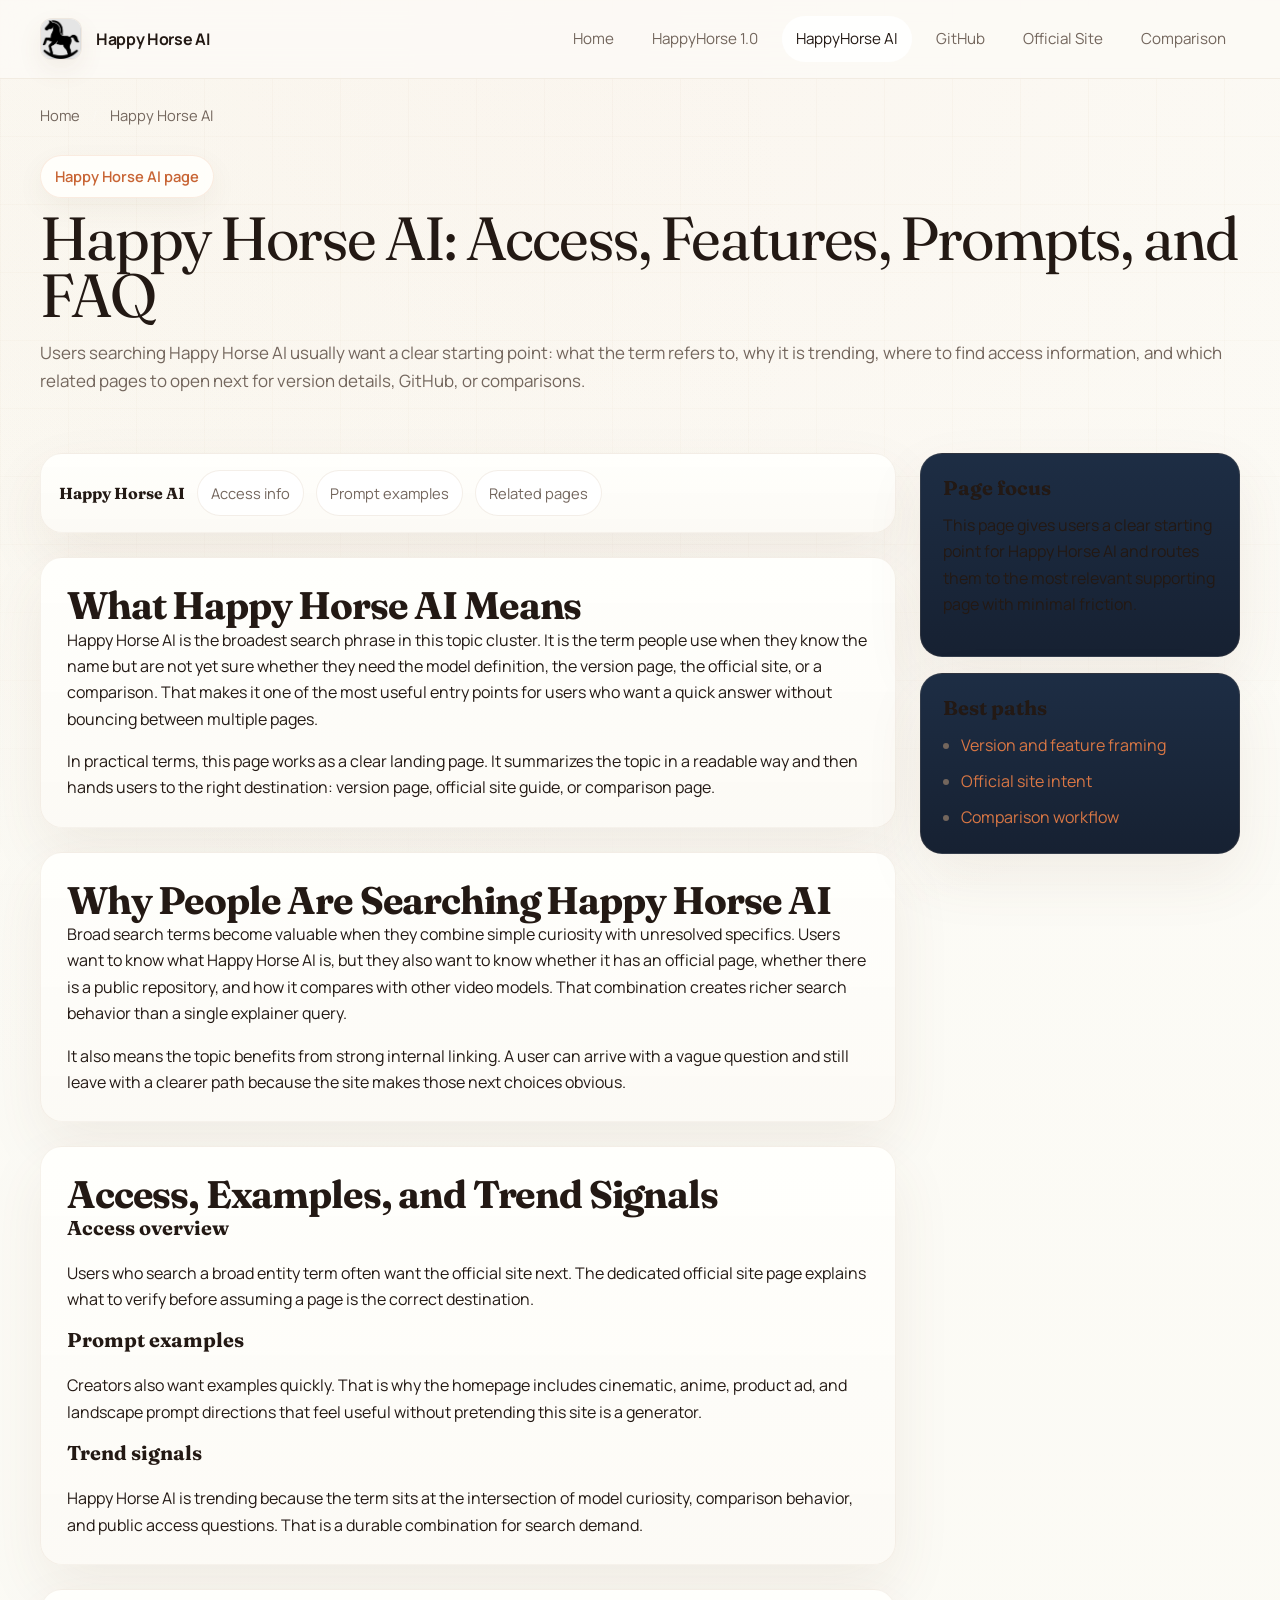
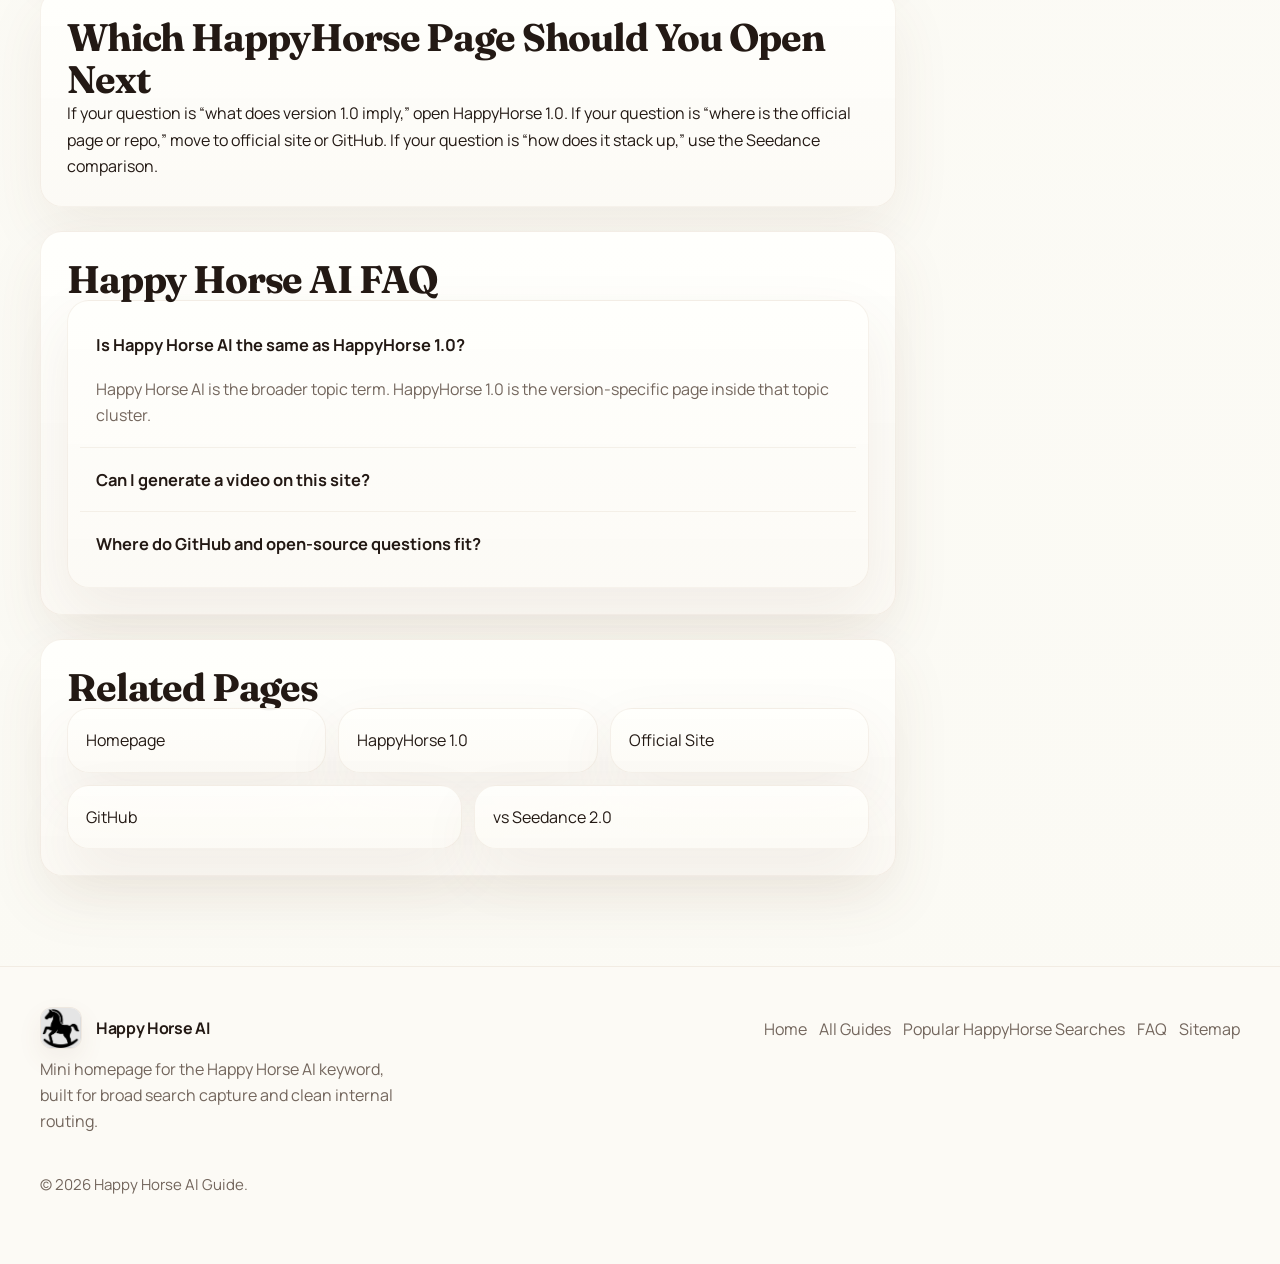
==== happy-horse-ai/index.html @ fac080e5 "V1.0" ====
<!DOCTYPE html>
<html lang="en">
  <head>
    <meta charset="utf-8">
    <meta name="viewport" content="width=device-width, initial-scale=1">
    <title>Happy Horse AI: Access, Features, Prompts, and FAQ</title>
    <meta name="description" content="Explore Happy Horse AI with access info, key features, prompt examples, trend signals, and related pages in one focused guide.">
    <meta name="robots" content="index, follow">
    <link rel="canonical" href="https://ai-happyhorse.github.io/happy-horse-ai/">
    <link rel="icon" href="/Favicon.png" type="image/png">
    <link rel="stylesheet" href="../style.css">
    <!-- Privacy-friendly analytics by Plausible -->
    <script async src="https://plausible.io/js/pa-LbYKk9nEzA2_F65ajsgRo.js"></script>
    <script>
      window.plausible = window.plausible || function(){(plausible.q = plausible.q || []).push(arguments)};
      plausible.init = plausible.init || function(i){plausible.o = i || {}};
      plausible.init();
    </script>
    <meta property="og:type" content="article">
    <meta property="og:title" content="Happy Horse AI: Access, Features, Prompts, and FAQ">
    <meta property="og:description" content="Explore Happy Horse AI with access info, key features, prompt examples, trend signals, and related pages in one focused guide.">
    <meta property="og:url" content="https://ai-happyhorse.github.io/happy-horse-ai/">
    <script type="application/ld+json">
      {
        "@context": "https://schema.org",
        "@type": "WebPage",
        "name": "Happy Horse AI: Access, Features, Prompts, and FAQ",
        "url": "https://ai-happyhorse.github.io/happy-horse-ai/",
        "description": "Focused Happy Horse AI page covering access info, features, prompt examples, trend signals, and related pages."
      }
    </script>
    <script type="application/ld+json">
      {
        "@context": "https://schema.org",
        "@type": "BreadcrumbList",
        "itemListElement": [
          {
            "@type": "ListItem",
            "position": 1,
            "name": "Home",
            "item": "https://ai-happyhorse.github.io/"
          },
          {
            "@type": "ListItem",
            "position": 2,
            "name": "Happy Horse AI",
            "item": "https://ai-happyhorse.github.io/happy-horse-ai/"
          }
        ]
      }
    </script>
    <script type="application/ld+json">
      {
        "@context": "https://schema.org",
        "@type": "FAQPage",
        "mainEntity": [
          {
            "@type": "Question",
            "name": "Why are people searching Happy Horse AI?",
            "acceptedAnswer": {
              "@type": "Answer",
              "text": "People search Happy Horse AI because they want a quick answer about the model, access routes, prompt examples, trend signals, and related searches like official site, GitHub, or open-source status."
            }
          },
          {
            "@type": "Question",
            "name": "Is Happy Horse AI the official website?",
            "acceptedAnswer": {
              "@type": "Answer",
              "text": "No. This site is an independent guide designed to organize the search topic and route users to the most relevant supporting pages."
            }
          },
          {
            "@type": "Question",
            "name": "Where should I go after this page?",
            "acceptedAnswer": {
              "@type": "Answer",
              "text": "Most users continue to HappyHorse 1.0, the official site guide, or the Seedance comparison depending on whether they need version details, access context, or benchmarking."
            }
          }
        ]
      }
    </script>
  </head>
  <body>
    <a class="skip-link" href="#content">Skip to content</a>
    <header class="site-header">
      <div class="container">
        <a class="brand" href="../">
          <span class="brand-mark"><img src="/Favicon.png" alt="Happy Horse AI logo" width="42" height="42"></span>
          <span>Happy Horse AI</span>
        </a>
        <button class="nav-toggle" type="button" aria-expanded="false" aria-controls="site-nav" data-nav-toggle>Menu</button>
        <nav class="main-nav" id="site-nav" data-nav>
          <a href="../">Home</a>
          <a href="../happyhorse-1-0/">HappyHorse 1.0</a>
          <a class="is-active" href="../happy-horse-ai/">HappyHorse AI</a>
          <a href="../happyhorse-github/">GitHub</a>
          <a href="../happyhorse-official-site/">Official Site</a>
          <a href="../happyhorse-vs-seedance/">Comparison</a>
        </nav>
      </div>
    </header>

    <main id="content">
      <div class="container breadcrumbs">
        <ol>
          <li><a href="../">Home</a></li>
          <li>Happy Horse AI</li>
        </ol>
      </div>

      <section class="page-header">
        <div class="container">
          <span class="eyebrow">Happy Horse AI page</span>
          <h1 class="page-title">Happy Horse AI: Access, Features, Prompts, and FAQ</h1>
          <p class="lead">
            Users searching Happy Horse AI usually want a clear starting point: what the term refers to, why it is trending, where to find access information, and which related pages to open next for version details, GitHub, or comparisons.
          </p>
        </div>
      </section>

      <section class="content-block">
        <div class="container content-layout">
          <div class="content-main">
            <div class="signal-strip">
              <strong>Happy Horse AI</strong>
              <span class="chip">Access info</span>
              <span class="chip">Prompt examples</span>
              <span class="chip">Related pages</span>
            </div>

            <article class="section-shell">
              <h2>What Happy Horse AI Means</h2>
              <p>
                Happy Horse AI is the broadest search phrase in this topic cluster. It is the term people use when they know the name but are not yet sure whether they need the model definition,
                the version page, the official site, or a comparison. That makes it one of the most useful entry points for users who want a quick answer without bouncing between multiple pages.
              </p>
              <p>
                In practical terms, this page works as a clear landing page. It summarizes the topic in a readable way and then hands users to the right destination:
                <a href="../happyhorse-1-0/">version page</a>, <a href="../happyhorse-official-site/">official site guide</a>,
                or <a href="../happyhorse-vs-seedance/">comparison page</a>.
              </p>
            </article>

            <article class="section-shell">
              <h2>Why People Are Searching Happy Horse AI</h2>
              <p>
                Broad search terms become valuable when they combine simple curiosity with unresolved specifics. Users want to know what Happy Horse AI is, but they also want to know whether it has an official page,
                whether there is a public repository, and how it compares with other video models. That combination creates richer search behavior than a single explainer query.
              </p>
              <p>
                It also means the topic benefits from strong internal linking. A user can arrive with a vague question and still leave with a clearer path because the site makes those next choices obvious.
              </p>
            </article>

            <article class="section-shell">
              <h2>Access, Examples, and Trend Signals</h2>
              <h3>Access overview</h3>
              <p>Users who search a broad entity term often want the official site next. The dedicated official site page explains what to verify before assuming a page is the correct destination.</p>
              <h3>Prompt examples</h3>
              <p>Creators also want examples quickly. That is why the homepage includes cinematic, anime, product ad, and landscape prompt directions that feel useful without pretending this site is a generator.</p>
              <h3>Trend signals</h3>
              <p>Happy Horse AI is trending because the term sits at the intersection of model curiosity, comparison behavior, and public access questions. That is a durable combination for search demand.</p>
            </article>

            <article class="section-shell">
              <h2>Which HappyHorse Page Should You Open Next</h2>
              <p>
                If your question is “what does version 1.0 imply,” open
                <a href="../happyhorse-1-0/">HappyHorse 1.0</a>. If your question is “where is the official page or repo,” move to
                <a href="../happyhorse-official-site/">official site</a> or <a href="../happyhorse-github/">GitHub</a>. If your question is “how does it stack up,” use the
                <a href="../happyhorse-vs-seedance/">Seedance comparison</a>.
              </p>
            </article>

            <article class="section-shell" id="faq">
              <h2>Happy Horse AI FAQ</h2>
              <div class="faq-shell">
                <details class="faq-item" open>
                  <summary>Is Happy Horse AI the same as HappyHorse 1.0?</summary>
                  <p>Happy Horse AI is the broader topic term. HappyHorse 1.0 is the version-specific page inside that topic cluster.</p>
                </details>
                <details class="faq-item">
                  <summary>Can I generate a video on this site?</summary>
                  <p>No. This site is a research and navigation resource built around HappyHorse search intent, prompt examples, and model discovery pages.</p>
                </details>
                <details class="faq-item">
                  <summary>Where do GitHub and open-source questions fit?</summary>
                  <p>Those intents have their own pages because they need careful, neutral wording and should not be mixed into a single vague paragraph.</p>
                </details>
              </div>
            </article>

            <article class="section-shell">
              <h2>Related Pages</h2>
              <div class="related-grid">
                <a class="related-card" href="../">Homepage</a>
                <a class="related-card" href="../happyhorse-1-0/">HappyHorse 1.0</a>
                <a class="related-card" href="../happyhorse-official-site/">Official Site</a>
                <a class="related-card" href="../happyhorse-github/">GitHub</a>
                <a class="related-card" href="../happyhorse-vs-seedance/">vs Seedance 2.0</a>
              </div>
            </article>
          </div>

          <aside class="content-sidebar">
            <div class="sidebar-panel">
              <h3>Page focus</h3>
              <p>This page gives users a clear starting point for Happy Horse AI and routes them to the most relevant supporting page with minimal friction.</p>
            </div>
            <div class="sidebar-panel">
              <h3>Best paths</h3>
              <ul>
                <li><a href="../happyhorse-1-0/">Version and feature framing</a></li>
                <li><a href="../happyhorse-official-site/">Official site intent</a></li>
                <li><a href="../happyhorse-vs-seedance/">Comparison workflow</a></li>
              </ul>
            </div>
          </aside>
        </div>
      </section>
    </main>

    <footer class="site-footer">
      <div class="container">
        <div class="footer-top">
          <div class="footer-copy">
            <a class="brand" href="../">
              <span class="brand-mark"><img src="/Favicon.png" alt="Happy Horse AI logo" width="42" height="42"></span>
              <span>Happy Horse AI</span>
            </a>
            <p>Mini homepage for the Happy Horse AI keyword, built for broad search capture and clean internal routing.</p>
          </div>
          <div class="footer-links">
            <a href="../">Home</a>
            <a href="../happy-horse-ai/">All Guides</a>
            <a href="../#searches">Popular HappyHorse Searches</a>
            <a href="#faq">FAQ</a>
            <a href="../sitemap.xml">Sitemap</a>
          </div>
        </div>
        <p class="footer-meta">© <span data-year></span> Happy Horse AI Guide.</p>
      </div>
    </footer>

    <script src="../script.js" defer></script>
  </body>
</html>
---- style.css ----
@import url("https://fonts.googleapis.com/css2?family=Fraunces:opsz,wght@9..144,500;9..144,600&family=Instrument+Serif:ital@0;1&family=Manrope:wght@400;500;600;700;800&display=swap");

:root {
  --bg: #fcfbf7;
  --bg-soft: #f7f4ec;
  --surface: rgba(255, 255, 252, 0.95);
  --surface-strong: #fffdfa;
  --surface-light: rgba(255, 255, 255, 0.84);
  --text: #231914;
  --muted: #73665d;
  --line: rgba(190, 165, 138, 0.14);
  --line-strong: rgba(190, 165, 138, 0.24);
  --accent: #d97745;
  --accent-strong: #c86434;
  --accent-warm: #f4e7ce;
  --shadow: 0 24px 60px rgba(109, 79, 47, 0.08);
  --radius: 22px;
  --radius-sm: 14px;
  --container: 1200px;
  --font-display: "Fraunces", "Georgia", serif;
  --font-hero: "Fraunces", "Georgia", serif;
  --font-body: "Manrope", "Segoe UI", sans-serif;
}

* {
  box-sizing: border-box;
}

html {
  scroll-behavior: smooth;
}

body {
  margin: 0;
  color: var(--text);
  font-family: var(--font-body);
  line-height: 1.65;
  background:
    radial-gradient(circle at 50% 0%, rgba(217, 119, 69, 0.04), transparent 34%),
    radial-gradient(circle at 0% 10%, rgba(227, 206, 169, 0.07), transparent 28%),
    linear-gradient(180deg, #fcfbf6 0%, #fbfaf4 100%);
}

body::before {
  content: "";
  position: fixed;
  inset: 0;
  z-index: -2;
  background-image:
    linear-gradient(rgba(214, 191, 164, 0.1) 1px, transparent 1px),
    linear-gradient(90deg, rgba(214, 191, 164, 0.1) 1px, transparent 1px);
  background-size: 68px 68px;
  mask-image: linear-gradient(180deg, rgba(0, 0, 0, 0.72), rgba(0, 0, 0, 0.3) 72%, transparent 100%);
}

a {
  color: inherit;
  text-decoration: none;
}

img {
  max-width: 100%;
  display: block;
}

.skip-link {
  position: absolute;
  left: -999px;
}

.skip-link:focus {
  left: 16px;
  top: 16px;
  z-index: 1000;
  background: var(--text);
  color: #06111f;
  padding: 12px 16px;
  border-radius: 999px;
}

.container {
  width: min(var(--container), calc(100% - 40px));
  margin: 0 auto;
}

.site-header {
  position: sticky;
  top: 0;
  z-index: 50;
  backdrop-filter: blur(18px);
  background: rgba(252, 250, 245, 0.9);
  border-bottom: 1px solid rgba(197, 173, 144, 0.18);
}

.site-header .container,
.footer-top {
  display: flex;
  align-items: center;
  justify-content: space-between;
  gap: 18px;
}

.site-header .container {
  min-height: 78px;
}

.brand {
  display: inline-flex;
  align-items: center;
  gap: 14px;
  font-family: var(--font-body);
  font-weight: 700;
  letter-spacing: -0.02em;
}

.brand-mark {
  width: 42px;
  height: 42px;
  border-radius: 12px;
  background: #fff;
  color: var(--accent-strong);
  display: grid;
  place-items: center;
  font-size: 1rem;
  box-shadow: 0 10px 24px rgba(122, 93, 65, 0.08);
  border: 1px solid rgba(197, 173, 144, 0.28);
  overflow: hidden;
}

.brand-mark img {
  width: 100%;
  height: 100%;
  object-fit: cover;
  display: block;
}

.nav-toggle {
  display: none;
  border: 1px solid var(--line);
  background: rgba(255, 255, 255, 0.88);
  color: var(--text);
  border-radius: 999px;
  padding: 10px 14px;
  font: inherit;
}

.main-nav {
  display: flex;
  align-items: center;
  gap: 10px;
}

.main-nav a {
  padding: 10px 14px;
  border-radius: 999px;
  color: var(--muted);
  font-size: 0.95rem;
}

.main-nav a:hover,
.main-nav a:focus-visible,
.main-nav a.is-active {
  color: var(--text);
  background: rgba(255, 255, 255, 0.92);
}

.button,
button.button {
  display: inline-flex;
  align-items: center;
  justify-content: center;
  gap: 10px;
  min-height: 48px;
  padding: 0 22px;
  border-radius: 999px;
  border: 1px solid transparent;
  font-weight: 700;
  font-family: var(--font-body);
  transition: transform 0.18s ease, border-color 0.18s ease, background 0.18s ease;
}

.button:hover,
.button:focus-visible {
  transform: translateY(-1px);
}

.button-primary {
  color: #fff8f1;
  background: linear-gradient(135deg, var(--accent) 0%, var(--accent-strong) 100%);
  box-shadow: 0 16px 30px rgba(201, 100, 52, 0.2);
}

.button-secondary {
  color: var(--text);
  background: rgba(255, 255, 255, 0.9);
  border-color: var(--line);
}

.eyebrow {
  display: inline-flex;
  align-items: center;
  gap: 10px;
  padding: 8px 14px;
  border-radius: 999px;
  border: 1px solid rgba(217, 119, 69, 0.14);
  background: rgba(255, 255, 252, 0.88);
  color: var(--accent-strong);
  font-size: 0.92rem;
  font-weight: 600;
  box-shadow: 0 10px 28px rgba(109, 79, 47, 0.06);
}

.page-hero,
.mini-hero {
  padding: 82px 0 34px;
}

.hero-grid,
.two-column {
  display: grid;
  grid-template-columns: minmax(0, 1.08fr) minmax(320px, 0.92fr);
  gap: 28px;
  align-items: stretch;
}

.hero-copy h1,
.page-title {
  margin: 18px 0 18px;
  font-family: var(--font-display);
  font-size: clamp(2.6rem, 5vw, 4.75rem);
  font-weight: 400;
  line-height: 0.95;
  letter-spacing: -0.03em;
}

.hero-copy p,
.lead,
.section-intro {
  color: var(--muted);
  font-size: 1.06rem;
}

.accent-text {
  color: var(--accent);
}

.hero-actions {
  display: flex;
  flex-wrap: wrap;
  gap: 12px;
  margin-top: 28px;
}

.hero-points,
.meta-list,
.popular-links,
.footer-links,
.related-list,
.info-list,
.breadcrumbs ol {
  list-style: none;
  padding: 0;
  margin: 0;
}

.hero-points {
  display: flex;
  flex-wrap: wrap;
  gap: 12px;
  margin-top: 22px;
}

.hero-points li,
.chip,
.status-tag {
  display: inline-flex;
  align-items: center;
  gap: 8px;
  padding: 10px 13px;
  border-radius: 999px;
  background: rgba(255, 255, 255, 0.9);
  color: var(--muted);
  border: 1px solid rgba(197, 173, 144, 0.2);
  font-size: 0.92rem;
}

.hero-panel,
.card,
.section-shell,
.prompt-lab,
.faq-shell,
.cta-panel,
.table-wrap,
.related-card,
.search-grid a,
.signal-strip,
.mini-panel {
  background: linear-gradient(180deg, rgba(255, 255, 252, 0.95), rgba(252, 250, 245, 0.96));
  border: 1px solid var(--line);
  border-radius: var(--radius);
  box-shadow: var(--shadow);
}

.hero-panel {
  padding: 24px;
  position: relative;
  overflow: hidden;
}

.hero-panel::after {
  content: "";
  position: absolute;
  width: 220px;
  height: 220px;
  right: -60px;
  top: -70px;
  background: radial-gradient(circle, rgba(217, 119, 69, 0.12), transparent 70%);
}

.tool-label {
  display: flex;
  align-items: center;
  justify-content: space-between;
  gap: 16px;
  color: var(--muted);
  font-size: 0.92rem;
  margin-bottom: 12px;
}

.prompt-box {
  width: 100%;
  min-height: 160px;
  padding: 22px 24px;
  border-radius: 18px;
  border: 1px solid var(--line);
  background: rgba(255, 255, 255, 0.94);
  color: #5f544c;
  font: inherit;
  resize: vertical;
}

.prompt-box::placeholder {
  color: #9a8d83;
}

.prompt-box:focus,
.control-select:focus {
  outline: none;
  border-color: rgba(217, 119, 69, 0.32);
  box-shadow: 0 0 0 3px rgba(217, 119, 69, 0.08);
}

.tool-grid {
  display: grid;
  grid-template-columns: repeat(2, minmax(0, 1fr));
  gap: 14px;
  margin-top: 18px;
}

.tool-grid-five {
  grid-template-columns: 1.1fr 1.25fr 0.8fr 0.7fr 1fr;
}

.tool-grid-six {
  grid-template-columns: repeat(6, minmax(0, 1fr));
}

.control {
  border: 1px solid var(--line);
  border-radius: 18px;
  background: rgba(249, 246, 239, 0.78);
  padding: 14px 16px;
}

.control-label {
  color: var(--muted);
  font-size: 0.85rem;
  margin-bottom: 10px;
}

.control-value,
.control-select {
  font-weight: 700;
  font-size: 1rem;
}

.control-select {
  width: 100%;
  border: 0;
  background: transparent;
  color: var(--text);
  font-family: var(--font-body);
  appearance: auto;
  padding: 0;
  cursor: pointer;
}

.chip-row,
.metrics,
.search-grid,
.card-grid,
.footer-links,
.related-grid,
.link-cluster {
  display: flex;
  flex-wrap: wrap;
  gap: 12px;
}

.chip-row {
  margin-top: 16px;
}

.metric {
  flex: 1 1 160px;
  padding: 16px 18px;
  border-radius: 18px;
  background: rgba(255, 255, 255, 0.82);
  border: 1px solid var(--line);
}

.metric strong {
  display: block;
  font-family: var(--font-display);
  font-size: 1.2rem;
  margin-bottom: 6px;
}

.glance-grid {
  display: grid;
  grid-template-columns: repeat(3, minmax(0, 1fr));
  gap: 16px;
}

.glance-item {
  padding: 20px;
  border-radius: 20px;
  background: linear-gradient(180deg, rgba(255, 255, 252, 0.96), rgba(252, 250, 245, 0.98));
  border: 1px solid var(--line);
  box-shadow: var(--shadow);
}

.glance-item span {
  display: block;
  margin-bottom: 10px;
  color: var(--muted);
  font-size: 0.9rem;
}

.glance-item strong {
  display: block;
  font-size: 1.02rem;
  line-height: 1.45;
}

main section,
.content-block {
  padding: 30px 0;
}

.section-heading {
  display: flex;
  justify-content: space-between;
  gap: 20px;
  align-items: end;
  margin-bottom: 22px;
}

.section-heading-centered {
  justify-content: center;
  text-align: center;
}

.section-heading h2,
.section-shell h2,
.content-block h2 {
  margin: 0;
  font-family: var(--font-display);
  font-size: clamp(1.85rem, 3vw, 2.7rem);
  line-height: 1.1;
  letter-spacing: -0.03em;
}

h3 {
  margin-top: 0;
  font-family: var(--font-display);
  font-size: 1.25rem;
  line-height: 1.2;
}

p {
  margin: 0 0 16px;
}

.card-grid {
  align-items: stretch;
}

.card {
  flex: 1 1 260px;
  padding: 22px;
}

.card p:last-child,
.section-shell p:last-child,
.faq-item p:last-child {
  margin-bottom: 0;
}

.icon-badge {
  width: 46px;
  height: 46px;
  border-radius: 14px;
  display: grid;
  place-items: center;
  margin-bottom: 18px;
  color: #04111c;
  font-weight: 800;
  background: linear-gradient(135deg, var(--accent) 0%, var(--accent-warm) 100%);
}

.section-shell {
  padding: 26px;
}

.split-copy {
  display: grid;
  grid-template-columns: repeat(2, minmax(0, 1fr));
  gap: 18px;
}

.table-wrap {
  overflow-x: auto;
}

table {
  width: 100%;
  border-collapse: collapse;
  min-width: 680px;
}

th,
td {
  padding: 16px 18px;
  border-bottom: 1px solid var(--line);
  text-align: left;
  vertical-align: top;
}

th {
  font-family: var(--font-display);
  color: var(--text);
  font-size: 1.15rem;
  font-weight: 400;
}

td {
  color: var(--muted);
}

.prompt-lab {
  padding: 26px;
}

.prompt-card {
  padding: 18px;
  border-radius: 18px;
  background: rgba(255, 255, 255, 0.84);
  border: 1px solid var(--line);
}

.prompt-card strong {
  display: block;
  margin-bottom: 12px;
  font-size: 1rem;
}

.video-gallery-section {
  padding-top: 12px;
}

.gallery-title {
  font-size: clamp(2rem, 4vw, 3.1rem);
}

.video-gallery-grid {
  display: grid;
  grid-template-columns: repeat(4, minmax(0, 1fr));
  gap: 18px;
}

.video-card {
  border-radius: 22px;
  overflow: hidden;
  background: linear-gradient(180deg, rgba(255, 255, 252, 0.95), rgba(252, 250, 245, 0.96));
  border: 1px solid var(--line);
  box-shadow: var(--shadow);
}

.video-card video {
  display: block;
  width: 100%;
  aspect-ratio: 9 / 16;
  object-fit: cover;
  background: #f6f0e5;
}

.search-grid a,
.related-card {
  flex: 1 1 220px;
  padding: 18px;
}

.search-grid a:hover,
.related-card:hover {
  border-color: var(--line-strong);
}

.faq-shell {
  padding: 12px;
}

.faq-item {
  border-bottom: 1px solid var(--line);
}

.faq-item:last-child {
  border-bottom: 0;
}

.faq-item summary {
  list-style: none;
  cursor: pointer;
  padding: 18px 16px;
  font-weight: 700;
  font-size: 1.03rem;
}

.faq-item summary::-webkit-details-marker {
  display: none;
}

.faq-item p {
  padding: 0 16px 18px;
  color: var(--muted);
}

.cta-panel {
  padding: 28px;
  display: flex;
  flex-wrap: wrap;
  justify-content: space-between;
  gap: 20px;
  align-items: center;
}

.cta-panel h2,
.cta-panel p {
  margin: 0;
}

.breadcrumbs {
  padding-top: 24px;
}

.breadcrumbs ol {
  display: flex;
  flex-wrap: wrap;
  gap: 12px;
  color: var(--muted);
  font-size: 0.92rem;
}

.breadcrumbs li:not(:last-child)::after {
  content: "/";
  margin-left: 12px;
  color: rgba(255, 255, 255, 0.24);
}

.breadcrumbs a:hover,
.breadcrumbs a:focus-visible {
  color: var(--text);
}

.page-header {
  padding: 28px 0 12px;
}

.page-title {
  font-size: clamp(2.25rem, 5vw, 3.8rem);
  margin: 12px 0 14px;
}

.content-layout {
  display: grid;
  grid-template-columns: minmax(0, 1fr) 320px;
  gap: 24px;
  align-items: start;
}

.content-main {
  display: flex;
  flex-direction: column;
  gap: 24px;
}

.content-sidebar {
  position: sticky;
  top: 104px;
  display: flex;
  flex-direction: column;
  gap: 16px;
}

.sidebar-panel {
  padding: 22px;
  border-radius: var(--radius);
  background: linear-gradient(180deg, rgba(17, 34, 58, 0.95), rgba(10, 21, 39, 0.95));
  border: 1px solid var(--line);
  box-shadow: var(--shadow);
}

.sidebar-panel h3 {
  margin-bottom: 12px;
}

.sidebar-panel a {
  color: var(--accent);
}

.sidebar-panel ul {
  padding-left: 18px;
  margin: 0;
  color: var(--muted);
}

.sidebar-panel li + li {
  margin-top: 10px;
}

.signal-strip {
  padding: 16px 18px;
  display: flex;
  flex-wrap: wrap;
  gap: 12px;
  align-items: center;
}

.signal-strip strong {
  font-family: var(--font-display);
}

.link-cluster a {
  color: var(--accent);
}

.site-footer {
  margin-top: 60px;
  padding: 40px 0 50px;
  border-top: 1px solid rgba(197, 173, 144, 0.18);
  background: rgba(252, 250, 245, 0.94);
}

.footer-top {
  align-items: start;
}

.footer-copy {
  max-width: 360px;
}

.footer-copy p,
.footer-meta {
  color: var(--muted);
}

.footer-links a {
  padding: 9px 0;
  color: var(--muted);
}

.footer-links a:hover,
.footer-links a:focus-visible {
  color: var(--text);
}

.footer-meta {
  margin-top: 22px;
  font-size: 0.94rem;
}

.footer-search-intents {
  margin-top: 28px;
  padding-top: 22px;
  border-top: 1px solid rgba(197, 173, 144, 0.18);
}

.footer-search-intents strong {
  display: block;
  margin-bottom: 12px;
  font-family: var(--font-display);
  font-size: 1.2rem;
  font-weight: 500;
}

.footer-intent-links {
  display: flex;
  flex-wrap: wrap;
  gap: 10px 14px;
}

.footer-intent-links a {
  padding: 10px 14px;
  border-radius: 999px;
  background: rgba(255, 255, 255, 0.88);
  border: 1px solid var(--line);
  color: var(--muted);
}

.footer-intent-links a:hover,
.footer-intent-links a:focus-visible {
  color: var(--text);
  border-color: var(--line-strong);
}

.sr-only {
  position: absolute;
  width: 1px;
  height: 1px;
  padding: 0;
  margin: -1px;
  overflow: hidden;
  clip: rect(0, 0, 0, 0);
  white-space: nowrap;
  border: 0;
}

.page-hero-home {
  padding-top: 12px;
}

.hero-home-shell {
  position: relative;
  text-align: center;
  padding: 8px 0 0;
}

.hero-art {
  position: absolute;
  inset: 0 0 auto 0;
  height: 210px;
  pointer-events: none;
  opacity: 0.55;
}

.horse {
  position: absolute;
  top: 10px;
  width: 340px;
  height: 170px;
  filter: blur(0.2px);
}

.horse::before,
.horse::after {
  content: "";
  position: absolute;
}

.horse::before {
  inset: 26px 38px 40px 38px;
  border: 3px solid rgba(206, 172, 142, 0.58);
  border-radius: 50% 44% 42% 48% / 44% 42% 50% 46%;
  transform: skewX(-9deg);
}

.horse::after {
  width: 74px;
  height: 74px;
  right: 38px;
  top: 26px;
  border: 3px solid rgba(206, 172, 142, 0.58);
  border-left: 0;
  border-bottom: 0;
  border-radius: 54% 56% 42% 56%;
  transform: rotate(18deg);
}

.horse-left {
  left: 170px;
  transform: scaleX(-1);
}

.horse-right {
  right: 140px;
}

.hero-copy-centered {
  max-width: 1180px;
  margin: 0 auto;
  position: relative;
}

.hero-copy-centered h1 {
  max-width: 1080px;
  margin-left: auto;
  margin-right: auto;
  font-family: var(--font-hero);
  font-weight: 500;
  letter-spacing: -0.045em;
  line-height: 1.02;
  font-size: clamp(1.8rem, 3.2vw, 3rem);
}

.hero-note {
  width: fit-content;
  margin: 0 auto 10px;
  padding: 10px 18px;
  border-radius: 999px;
  border: 1px solid rgba(197, 173, 144, 0.22);
  background: rgba(255, 255, 252, 0.94);
  box-shadow: 0 12px 30px rgba(109, 79, 47, 0.06);
  color: #6b5d52;
  font-size: 0.95rem;
}

.hero-badge {
  width: fit-content;
  margin: 0 auto 8px;
  padding: 10px 18px;
  border-radius: 999px;
  border: 1px solid rgba(217, 119, 69, 0.14);
  background: rgba(255, 255, 252, 0.94);
  box-shadow: 0 12px 30px rgba(109, 79, 47, 0.06);
  color: var(--accent-strong);
  font-size: 0.95rem;
  font-weight: 700;
}

.hero-lead {
  max-width: 760px;
  margin: 0 auto;
  color: #6f655d;
  font-size: clamp(0.72rem, 0.88vw, 0.86rem);
  line-height: 1.5;
}

.hero-actions-centered {
  justify-content: center;
}

.hero-subline {
  margin-top: 18px;
  text-align: center;
  color: #9a8a7d;
  font-size: 0.98rem;
}

.hero-panel-wide {
  max-width: 1120px;
  margin: 18px auto 0;
  padding: 16px 16px 14px;
  border-radius: 36px;
  background: rgba(255, 255, 252, 0.92);
}

.hero-panel-footer {
  display: flex;
  align-items: center;
  justify-content: space-between;
  gap: 16px;
  margin-top: 18px;
}

.hero-suggestion-row {
  align-items: center;
  margin-top: 0;
}

.hero-suggestion-label {
  color: #94877d;
  font-size: 0.95rem;
  margin-right: 2px;
}

.hero-suggestion-row .chip {
  text-decoration: none;
}

.hero-submit {
  width: 58px;
  height: 58px;
  flex: 0 0 auto;
  display: grid;
  place-items: center;
  border-radius: 18px;
  background: linear-gradient(135deg, var(--accent) 0%, var(--accent-strong) 100%);
  color: #fff8f1;
  font-size: 1.35rem;
  box-shadow: 0 14px 28px rgba(201, 100, 52, 0.2);
}

.hero-points-centered {
  justify-content: center;
  margin-top: 18px;
}

@media (max-width: 980px) {
  .hero-grid,
  .two-column,
  .content-layout,
  .split-copy {
    grid-template-columns: 1fr;
  }

  .content-sidebar {
    position: static;
  }

  .section-heading,
  .cta-panel,
  .footer-top {
    flex-direction: column;
    align-items: start;
  }

  .tool-grid-five {
    grid-template-columns: repeat(2, minmax(0, 1fr));
  }

  .tool-grid-six,
  .glance-grid,
  .video-gallery-grid {
    grid-template-columns: repeat(2, minmax(0, 1fr));
  }

  .horse-left {
    left: 20px;
  }

  .horse-right {
    right: 20px;
  }
}

@media (max-width: 840px) {
  .nav-toggle {
    display: inline-flex;
  }

  .main-nav {
    position: absolute;
    left: 20px;
    right: 20px;
    top: calc(100% + 10px);
    padding: 14px;
    border: 1px solid var(--line);
    border-radius: 24px;
    background: rgba(252, 250, 245, 0.98);
    box-shadow: var(--shadow);
    display: none;
    flex-direction: column;
    align-items: stretch;
  }

  .main-nav.is-open {
    display: flex;
  }

  .main-nav a {
    width: 100%;
  }
}

@media (max-width: 640px) {
  .container {
    width: min(var(--container), calc(100% - 28px));
  }

  .page-hero,
  .mini-hero {
    padding-top: 56px;
  }

  .hero-panel,
  .section-shell,
  .card,
  .prompt-lab,
  .cta-panel,
  .sidebar-panel {
    padding: 20px;
  }

  .tool-grid {
    grid-template-columns: 1fr;
  }

  .tool-grid-five {
    grid-template-columns: 1fr;
  }

  .tool-grid-six,
  .glance-grid,
  .video-gallery-grid {
    grid-template-columns: 1fr;
  }

  .hero-actions,
  .chip-row,
  .hero-points,
  .search-grid,
  .card-grid,
  .footer-links,
  .related-grid {
    gap: 10px;
  }

  .hero-copy h1,
  .page-title {
    font-size: clamp(2.35rem, 12vw, 4rem);
    line-height: 0.98;
  }

  .hero-copy-centered h1 {
    font-size: clamp(1.65rem, 7vw, 2.25rem);
    line-height: 1.04;
  }

  .hero-note {
    font-size: 0.88rem;
  }

  .hero-badge {
    font-size: 0.88rem;
  }

  .hero-lead {
    font-size: 0.8rem;
  }

  .hero-art {
    height: 130px;
  }

  .horse {
    width: 180px;
    height: 90px;
    top: 16px;
  }

  .hero-panel-footer {
    flex-direction: column;
    align-items: stretch;
  }

  .hero-submit {
    width: 100%;
    height: 52px;
    border-radius: 16px;
  }
}
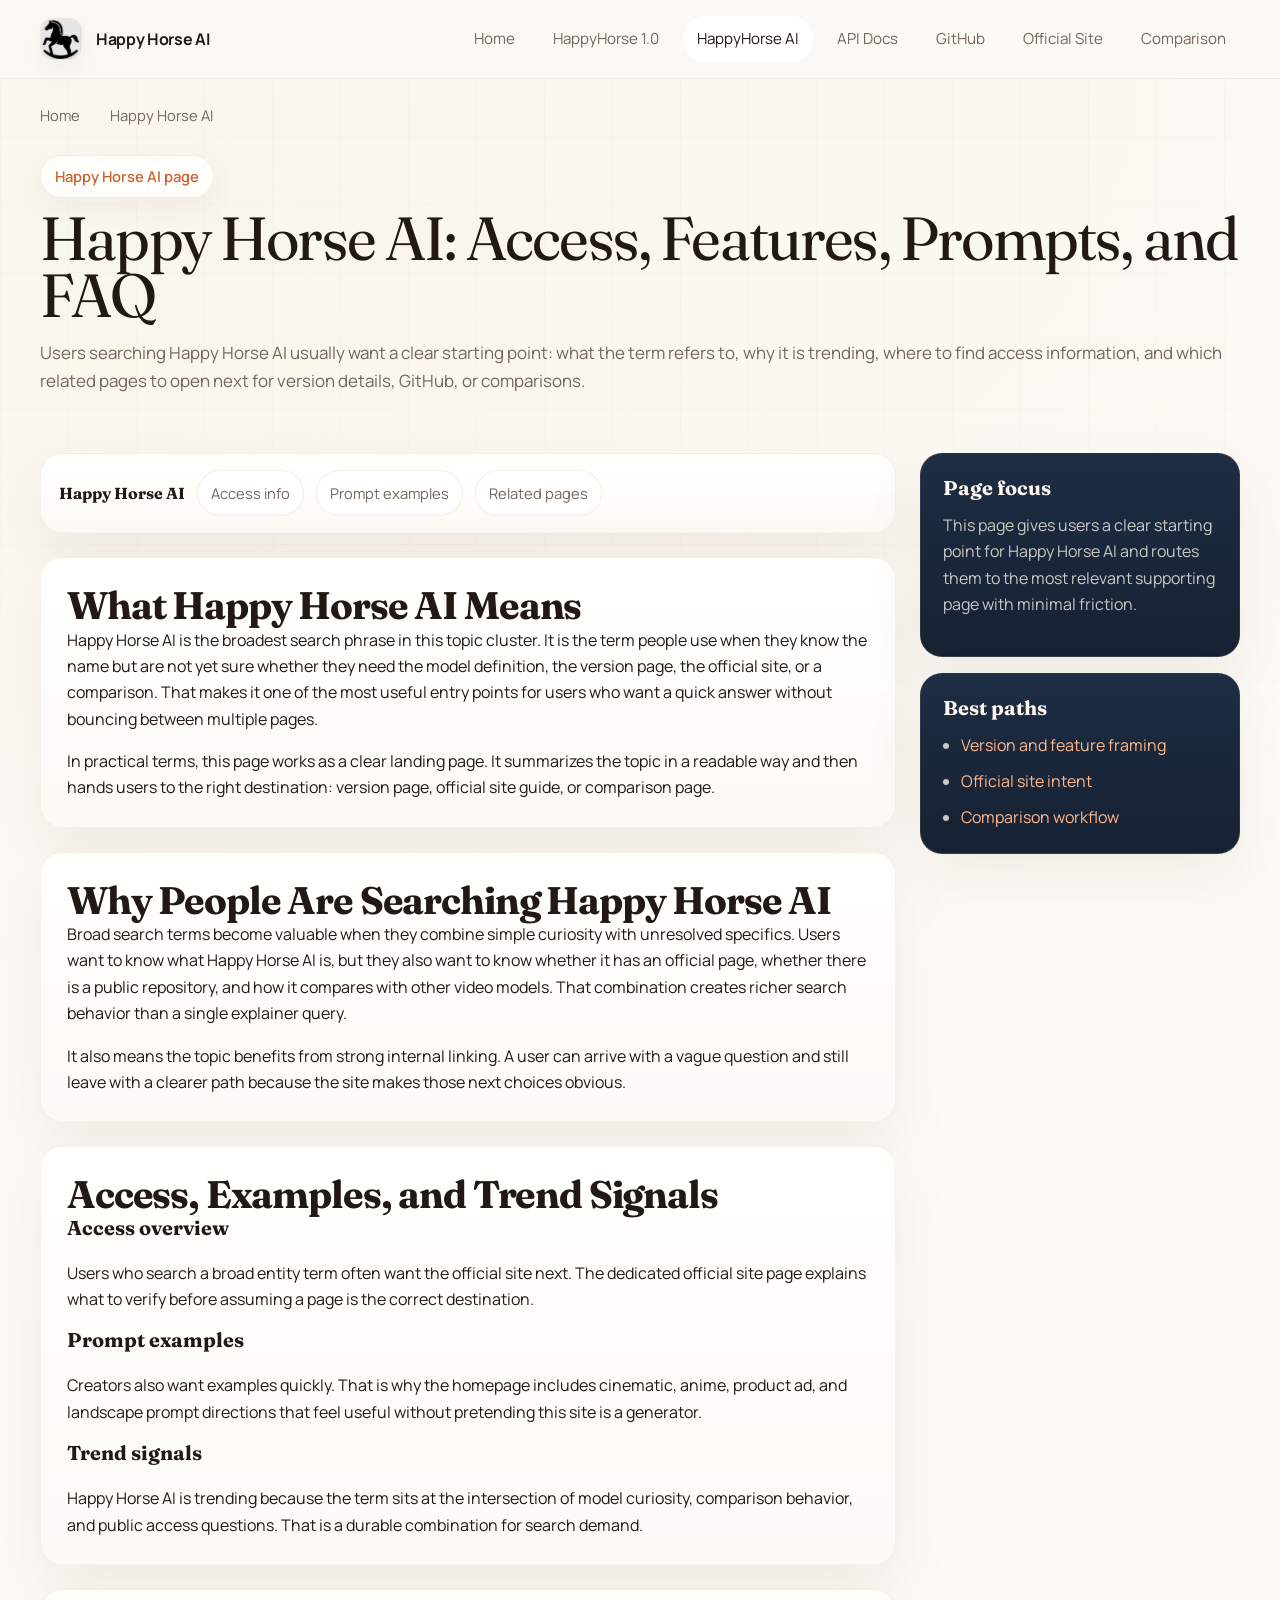
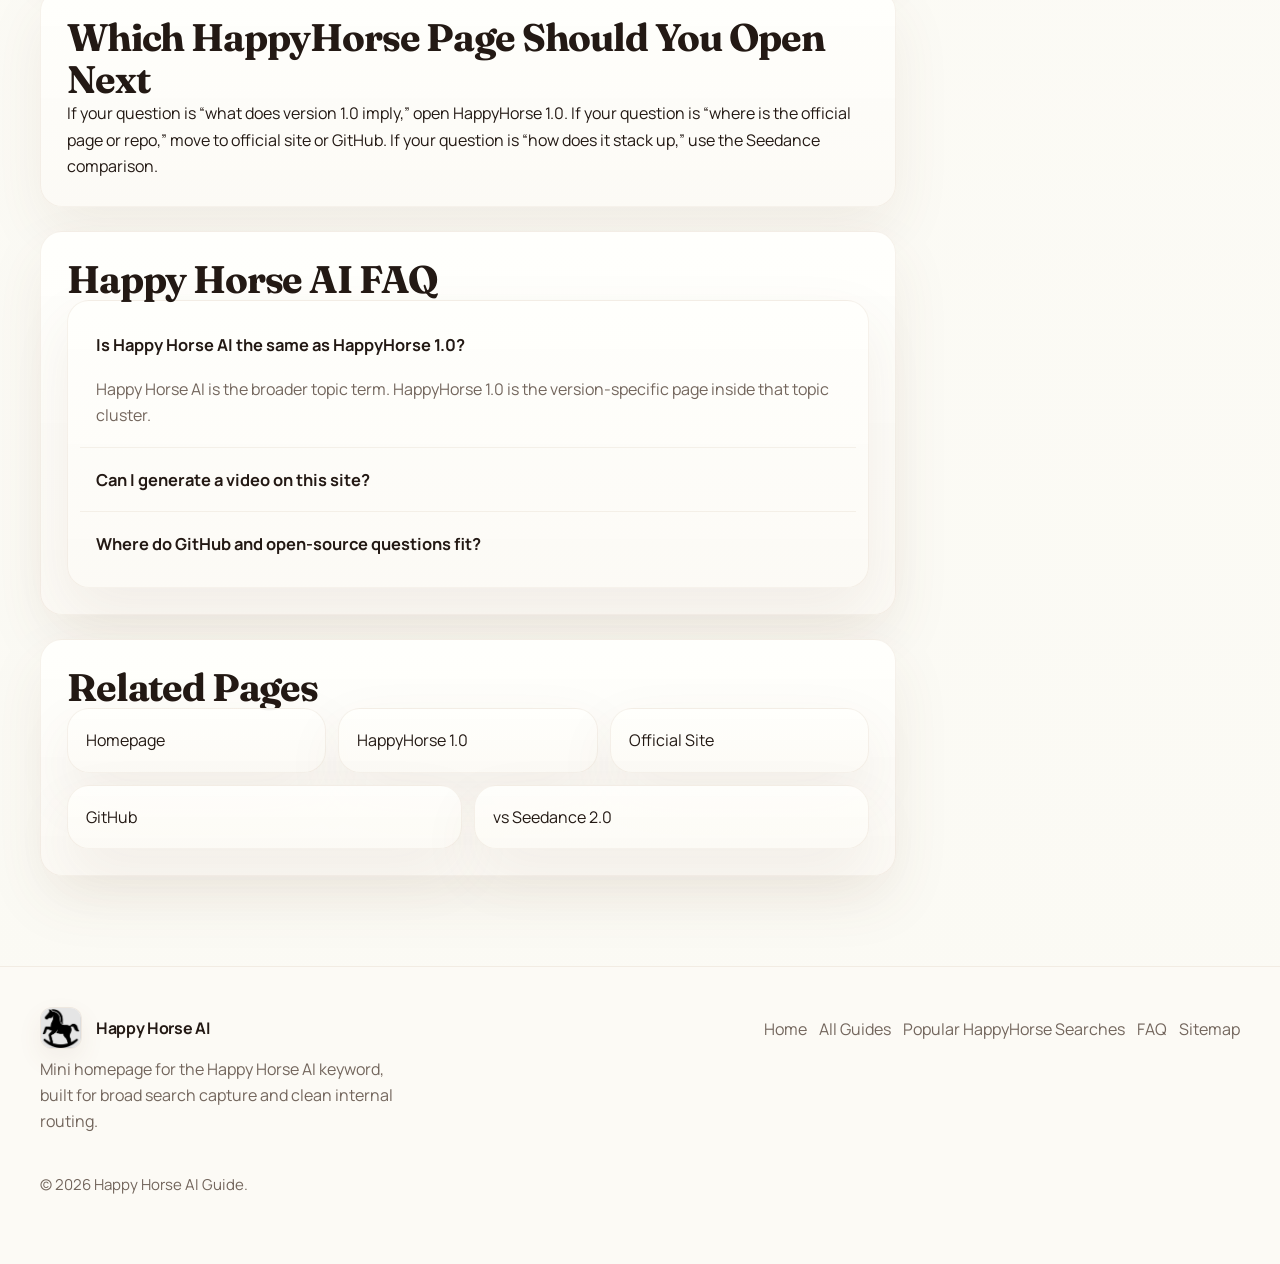
==== commit 91fa0664: "V1.4" ====
--- a/happy-horse-ai/index.html
+++ b/happy-horse-ai/index.html
@@ -95,6 +95,7 @@
           <a href="../">Home</a>
           <a href="../happyhorse-1-0/">HappyHorse 1.0</a>
           <a class="is-active" href="../happy-horse-ai/">HappyHorse AI</a>
+          <a href="../happyhorse-api-docs/">API Docs</a>
           <a href="../happyhorse-github/">GitHub</a>
           <a href="../happyhorse-official-site/">Official Site</a>
           <a href="../happyhorse-vs-seedance/">Comparison</a>
--- a/style.css
+++ b/style.css
@@ -718,14 +718,21 @@
   background: linear-gradient(180deg, rgba(17, 34, 58, 0.95), rgba(10, 21, 39, 0.95));
   border: 1px solid var(--line);
   box-shadow: var(--shadow);
+  color: #f7f1e6;
 }
 
 .sidebar-panel h3 {
   margin-bottom: 12px;
+  color: #fff7ef;
+}
+
+.sidebar-panel p,
+.sidebar-panel li {
+  color: rgba(247, 241, 230, 0.8);
 }
 
 .sidebar-panel a {
-  color: var(--accent);
+  color: #ffb98d;
 }
 
 .sidebar-panel ul {
@@ -1005,6 +1012,261 @@
   margin-top: 18px;
 }
 
+.docs-hero {
+  display: flex;
+  flex-direction: column;
+  gap: 20px;
+}
+
+.docs-hero .lead {
+  max-width: 920px;
+}
+
+.docs-related-links {
+  align-items: flex-start;
+}
+
+.docs-related-links strong {
+  margin-right: 4px;
+}
+
+.docs-related-links a.chip {
+  text-decoration: none;
+}
+
+.docs-grid,
+.endpoint-grid,
+.workflow-grid,
+.code-grid {
+  display: grid;
+  gap: 16px;
+}
+
+.docs-grid {
+  grid-template-columns: repeat(2, minmax(0, 1fr));
+}
+
+.endpoint-grid,
+.workflow-grid,
+.code-grid {
+  grid-template-columns: repeat(2, minmax(0, 1fr));
+}
+
+.docs-card,
+.endpoint-card,
+.workflow-step {
+  padding: 22px;
+  border-radius: 20px;
+  background: rgba(255, 255, 255, 0.86);
+  border: 1px solid var(--line);
+}
+
+.docs-card p:last-child,
+.endpoint-card p:last-child,
+.workflow-step p:last-child {
+  margin-bottom: 0;
+}
+
+.docs-label,
+.endpoint-method {
+  display: inline-flex;
+  align-items: center;
+  gap: 8px;
+  padding: 8px 12px;
+  border-radius: 999px;
+  font-size: 0.84rem;
+  font-weight: 700;
+  letter-spacing: 0.02em;
+  text-transform: uppercase;
+}
+
+.docs-label {
+  color: var(--accent-strong);
+  background: rgba(217, 119, 69, 0.1);
+}
+
+.endpoint-method {
+  color: #fff8f1;
+  background: linear-gradient(135deg, var(--accent) 0%, var(--accent-strong) 100%);
+}
+
+.endpoint-method.get {
+  background: linear-gradient(135deg, #284661 0%, #1c3148 100%);
+}
+
+.docs-card code,
+.endpoint-path,
+.inline-code {
+  font-family: "SFMono-Regular", "SFMono-Regular", Consolas, "Liberation Mono", Menlo, monospace;
+}
+
+.docs-card code,
+.inline-code {
+  display: inline-block;
+  padding: 4px 8px;
+  border-radius: 10px;
+  background: rgba(244, 231, 206, 0.58);
+  color: #5d4433;
+}
+
+.endpoint-path {
+  margin: 14px 0 10px;
+  font-size: 1.18rem;
+  font-weight: 700;
+  color: var(--text);
+}
+
+.docs-list,
+.endpoint-list,
+.sidebar-links {
+  margin: 0;
+  padding-left: 18px;
+  color: var(--muted);
+}
+
+.docs-list li + li,
+.endpoint-list li + li,
+.sidebar-links li + li {
+  margin-top: 10px;
+}
+
+.docs-note {
+  padding: 18px 20px;
+  border-radius: 18px;
+  border: 1px dashed rgba(217, 119, 69, 0.28);
+  background: rgba(244, 231, 206, 0.32);
+  color: #6d5f53;
+}
+
+.docs-note p:last-child {
+  margin-bottom: 0;
+}
+
+.code-block {
+  margin: 0;
+  padding: 20px;
+  overflow-x: auto;
+  border-radius: 20px;
+  border: 1px solid rgba(40, 70, 97, 0.12);
+  background:
+    linear-gradient(180deg, rgba(24, 34, 49, 0.98), rgba(14, 23, 35, 0.98));
+  color: #f5eee6;
+  box-shadow: inset 0 1px 0 rgba(255, 255, 255, 0.06);
+}
+
+.code-block code {
+  display: block;
+  font-family: "SFMono-Regular", Consolas, "Liberation Mono", Menlo, monospace;
+  font-size: 0.92rem;
+  line-height: 1.7;
+  white-space: pre;
+}
+
+.code-caption {
+  display: inline-block;
+  margin-bottom: 10px;
+  color: var(--muted);
+  font-size: 0.9rem;
+  font-weight: 700;
+}
+
+.workflow-step {
+  position: relative;
+  padding-top: 58px;
+}
+
+.workflow-step span {
+  position: absolute;
+  top: 18px;
+  left: 20px;
+  width: 30px;
+  height: 30px;
+  display: grid;
+  place-items: center;
+  border-radius: 10px;
+  background: rgba(217, 119, 69, 0.14);
+  color: var(--accent-strong);
+  font-weight: 800;
+}
+
+.workflow-step h3 {
+  margin-bottom: 10px;
+}
+
+.docs-mini-grid {
+  display: grid;
+  grid-template-columns: repeat(3, minmax(0, 1fr));
+  gap: 14px;
+  margin-top: 16px;
+}
+
+.docs-mini-card {
+  padding: 18px;
+  border-radius: 18px;
+  border: 1px solid var(--line);
+  background: rgba(255, 255, 255, 0.76);
+}
+
+.docs-mini-card strong,
+.docs-stat strong {
+  display: block;
+  margin-bottom: 8px;
+  font-size: 0.98rem;
+}
+
+.docs-stat-grid {
+  display: grid;
+  grid-template-columns: repeat(3, minmax(0, 1fr));
+  gap: 14px;
+}
+
+.docs-stat {
+  padding: 18px;
+  border-radius: 18px;
+  border: 1px solid var(--line);
+  background: rgba(255, 255, 255, 0.78);
+}
+
+.sidebar-links {
+  padding-left: 0;
+  list-style: none;
+}
+
+.sidebar-links a {
+  color: #ffb98d;
+}
+
+.sidebar-links li {
+  padding-bottom: 10px;
+  border-bottom: 1px solid rgba(255, 255, 255, 0.08);
+}
+
+.sidebar-links li:last-child {
+  padding-bottom: 0;
+  border-bottom: 0;
+}
+
+.content-sidebar .docs-stat-grid {
+  grid-template-columns: 1fr;
+}
+
+.content-sidebar .docs-stat {
+  background: rgba(255, 255, 255, 0.92);
+  border-color: rgba(255, 255, 255, 0.18);
+  color: var(--text);
+}
+
+.content-sidebar .docs-stat p {
+  color: var(--text);
+}
+
+.content-sidebar .docs-stat .inline-code {
+  max-width: 100%;
+  white-space: normal;
+  overflow-wrap: anywhere;
+  line-height: 1.5;
+}
+
 @media (max-width: 980px) {
   .hero-grid,
   .two-column,
@@ -1030,7 +1292,13 @@
 
   .tool-grid-six,
   .glance-grid,
-  .video-gallery-grid {
+  .video-gallery-grid,
+  .docs-mini-grid,
+  .docs-stat-grid,
+  .docs-grid,
+  .endpoint-grid,
+  .workflow-grid,
+  .code-grid {
     grid-template-columns: repeat(2, minmax(0, 1fr));
   }
 
@@ -1101,7 +1369,13 @@
 
   .tool-grid-six,
   .glance-grid,
-  .video-gallery-grid {
+  .video-gallery-grid,
+  .docs-mini-grid,
+  .docs-stat-grid,
+  .docs-grid,
+  .endpoint-grid,
+  .workflow-grid,
+  .code-grid {
     grid-template-columns: 1fr;
   }
 
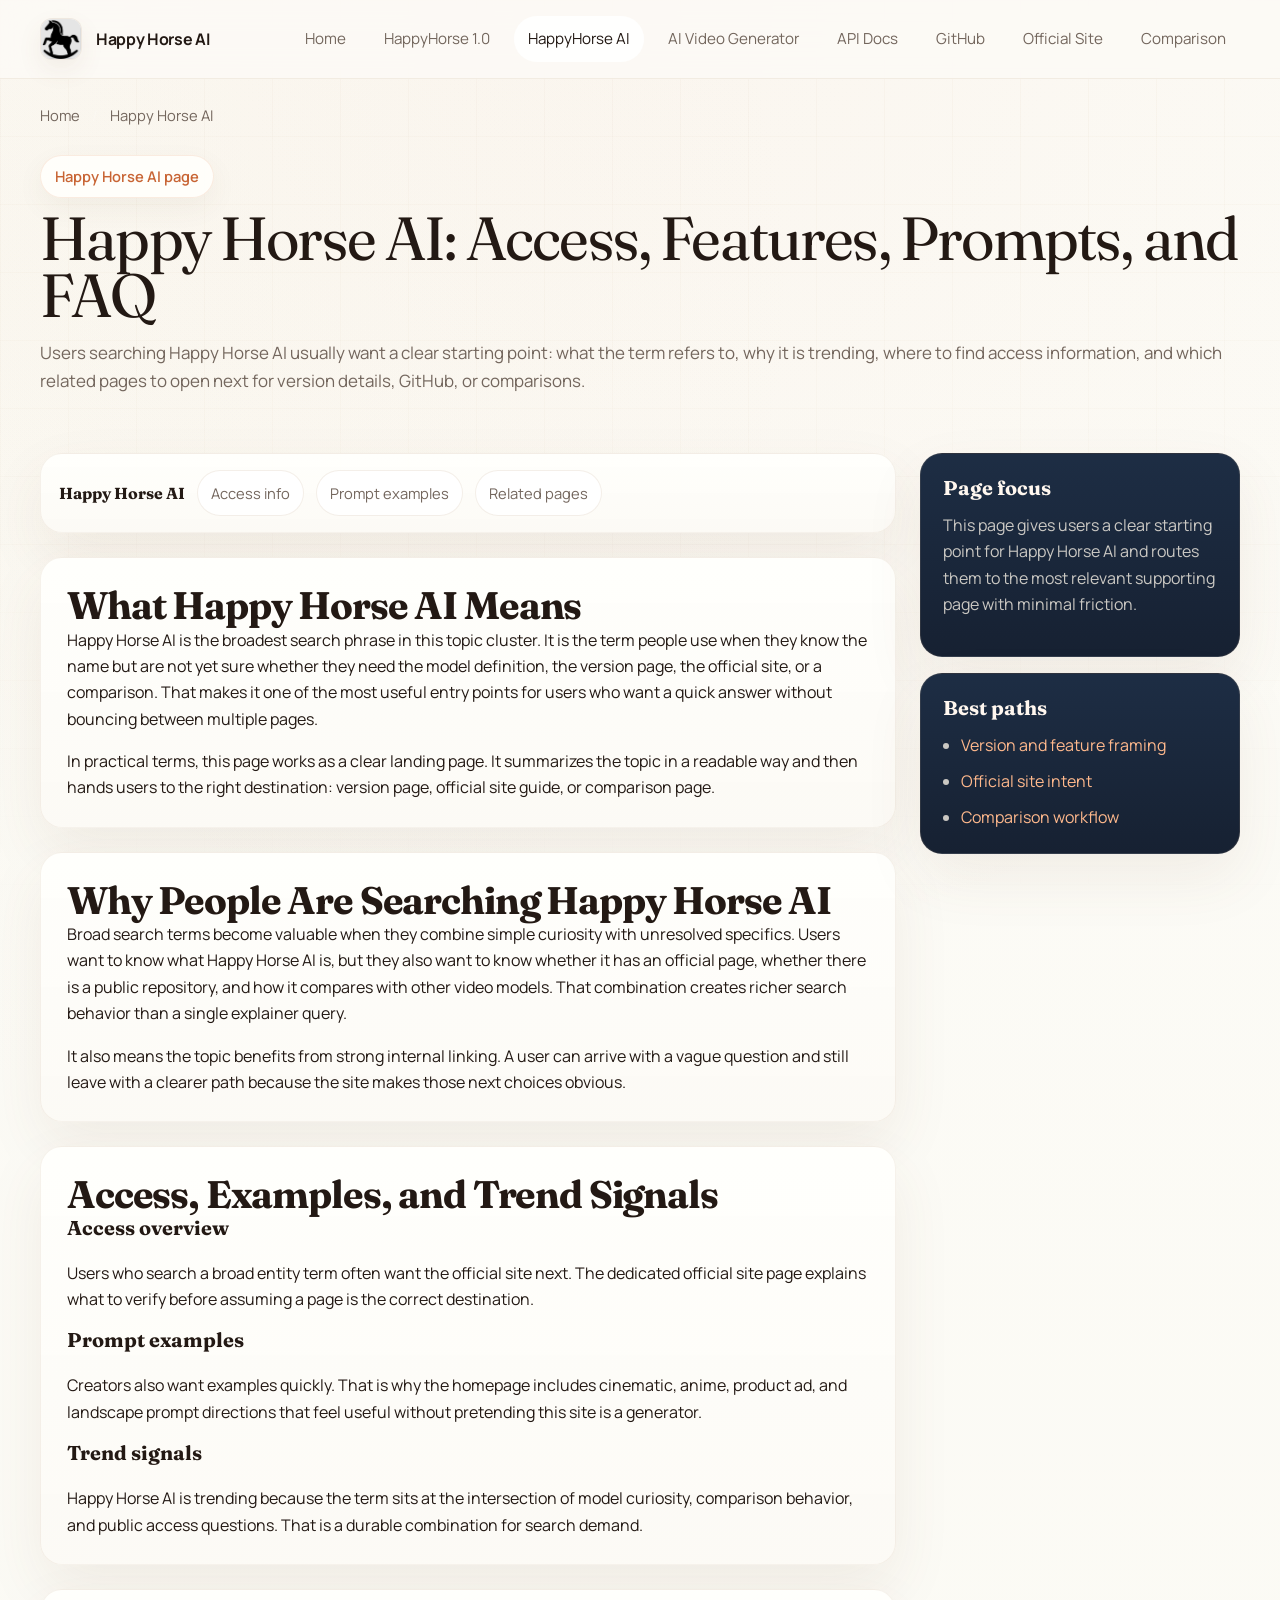
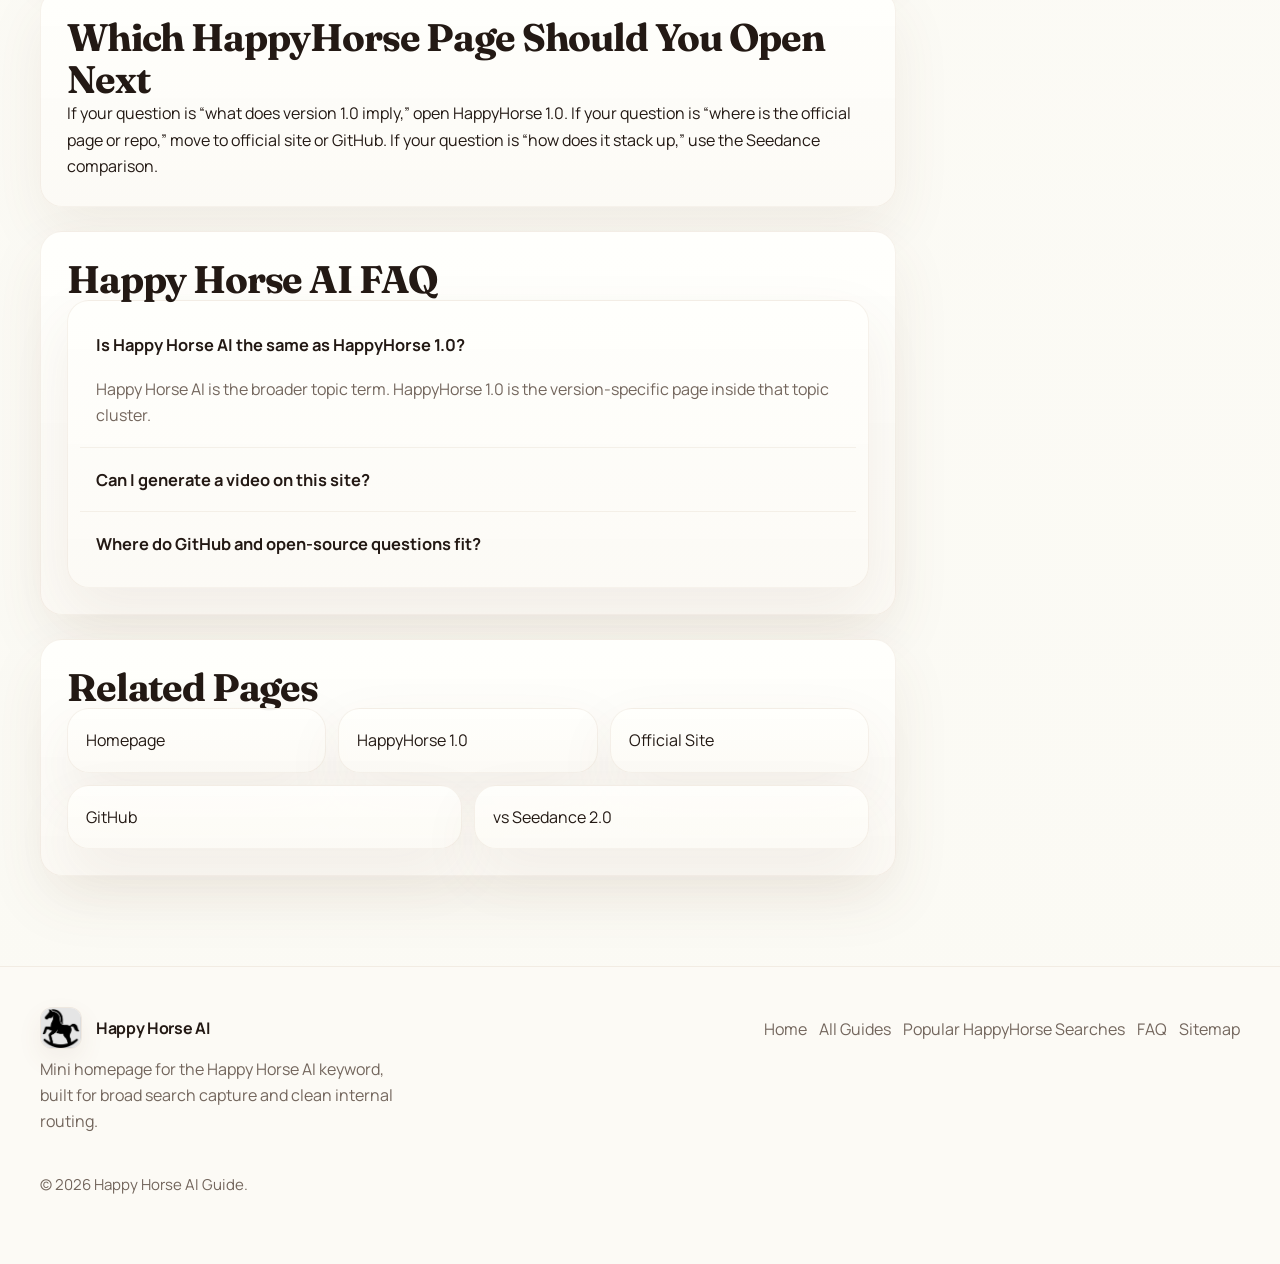
==== commit d160c423: "V1.6" ====
--- a/happy-horse-ai/index.html
+++ b/happy-horse-ai/index.html
@@ -95,6 +95,7 @@
           <a href="../">Home</a>
           <a href="../happyhorse-1-0/">HappyHorse 1.0</a>
           <a class="is-active" href="../happy-horse-ai/">HappyHorse AI</a>
+          <a href="../happyhorse-ai-video-generator/">AI Video Generator</a>
           <a href="../happyhorse-api-docs/">API Docs</a>
           <a href="../happyhorse-github/">GitHub</a>
           <a href="../happyhorse-official-site/">Official Site</a>
--- a/style.css
+++ b/style.css
@@ -971,6 +971,76 @@
   background: rgba(255, 255, 252, 0.92);
 }
 
+.hero-access-notice {
+  display: flex;
+  align-items: flex-start;
+  justify-content: flex-start;
+  gap: 12px;
+  margin-top: 14px;
+  padding: 12px 14px;
+  border: 1px solid rgba(220, 179, 126, 0.34);
+  border-radius: 18px;
+  background: linear-gradient(135deg, rgba(252, 244, 228, 0.9) 0%, rgba(255, 248, 238, 0.94) 100%);
+}
+
+.hero-access-dot {
+  width: 9px;
+  height: 9px;
+  flex: 0 0 auto;
+  margin-top: 8px;
+  border-radius: 999px;
+  background: linear-gradient(135deg, #d98a54 0%, #c96434 100%);
+  box-shadow: 0 0 0 5px rgba(217, 138, 84, 0.12);
+}
+
+.hero-access-body {
+  display: flex;
+  flex-direction: row;
+  align-items: center;
+  gap: 8px;
+  flex: 1 1 auto;
+  flex-wrap: wrap;
+  text-align: left;
+}
+
+.hero-access-copy {
+  margin: 0;
+  flex: 1 1 560px;
+  color: #746458;
+  font-size: 0.95rem;
+  line-height: 1.5;
+  text-align: left;
+}
+
+.hero-access-link {
+  flex: 0 0 auto;
+  color: #b6582d;
+  font-weight: 700;
+  text-decoration: underline;
+  text-decoration-thickness: 1.5px;
+  text-underline-offset: 2px;
+  display: inline-flex;
+  align-items: center;
+  gap: 6px;
+  padding: 7px 12px;
+  border: 1px solid rgba(182, 88, 45, 0.2);
+  border-radius: 999px;
+  background: rgba(255, 255, 255, 0.78);
+  box-shadow: 0 6px 14px rgba(201, 100, 52, 0.08);
+}
+
+.hero-access-link::after {
+  content: "↗";
+  font-size: 0.92rem;
+}
+
+.hero-access-link:hover,
+.hero-access-link:focus-visible {
+  color: #97421d;
+  border-color: rgba(151, 66, 29, 0.38);
+  background: rgba(255, 250, 245, 0.96);
+}
+
 .hero-panel-footer {
   display: flex;
   align-items: center;
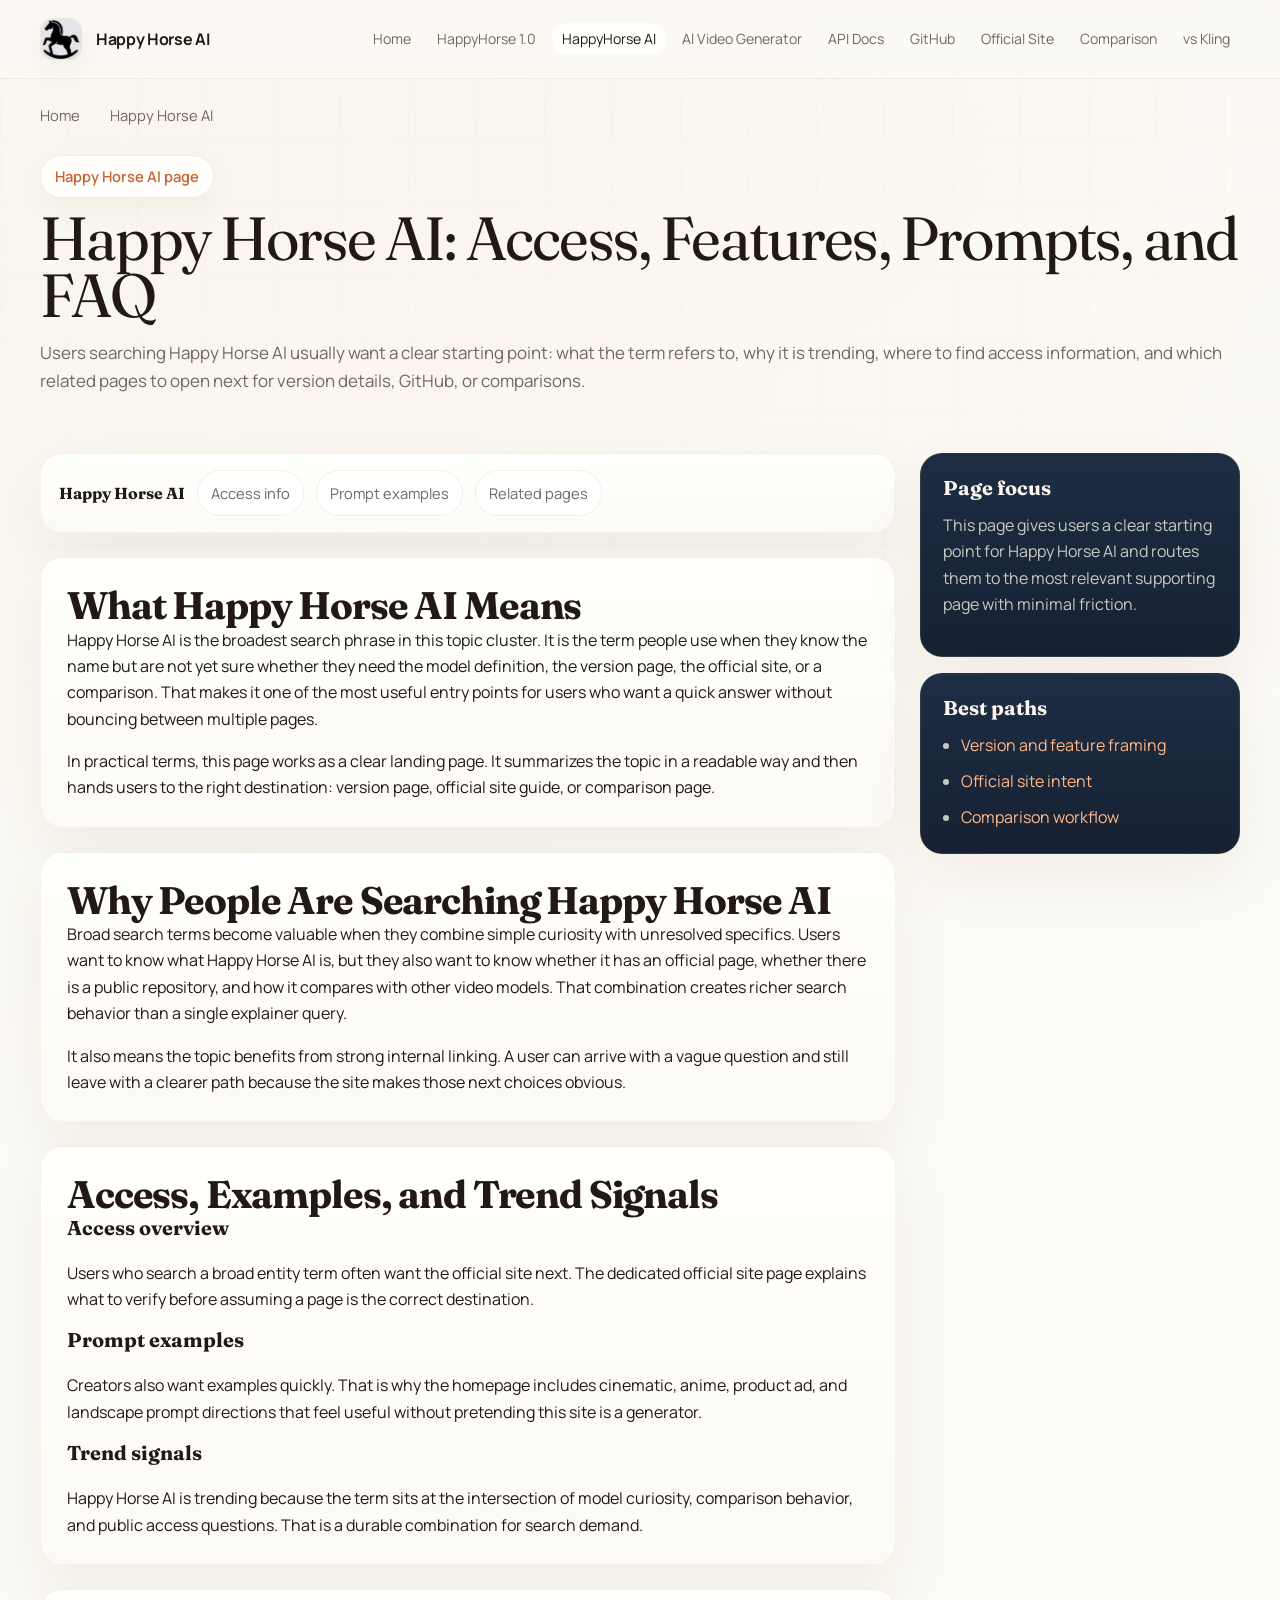
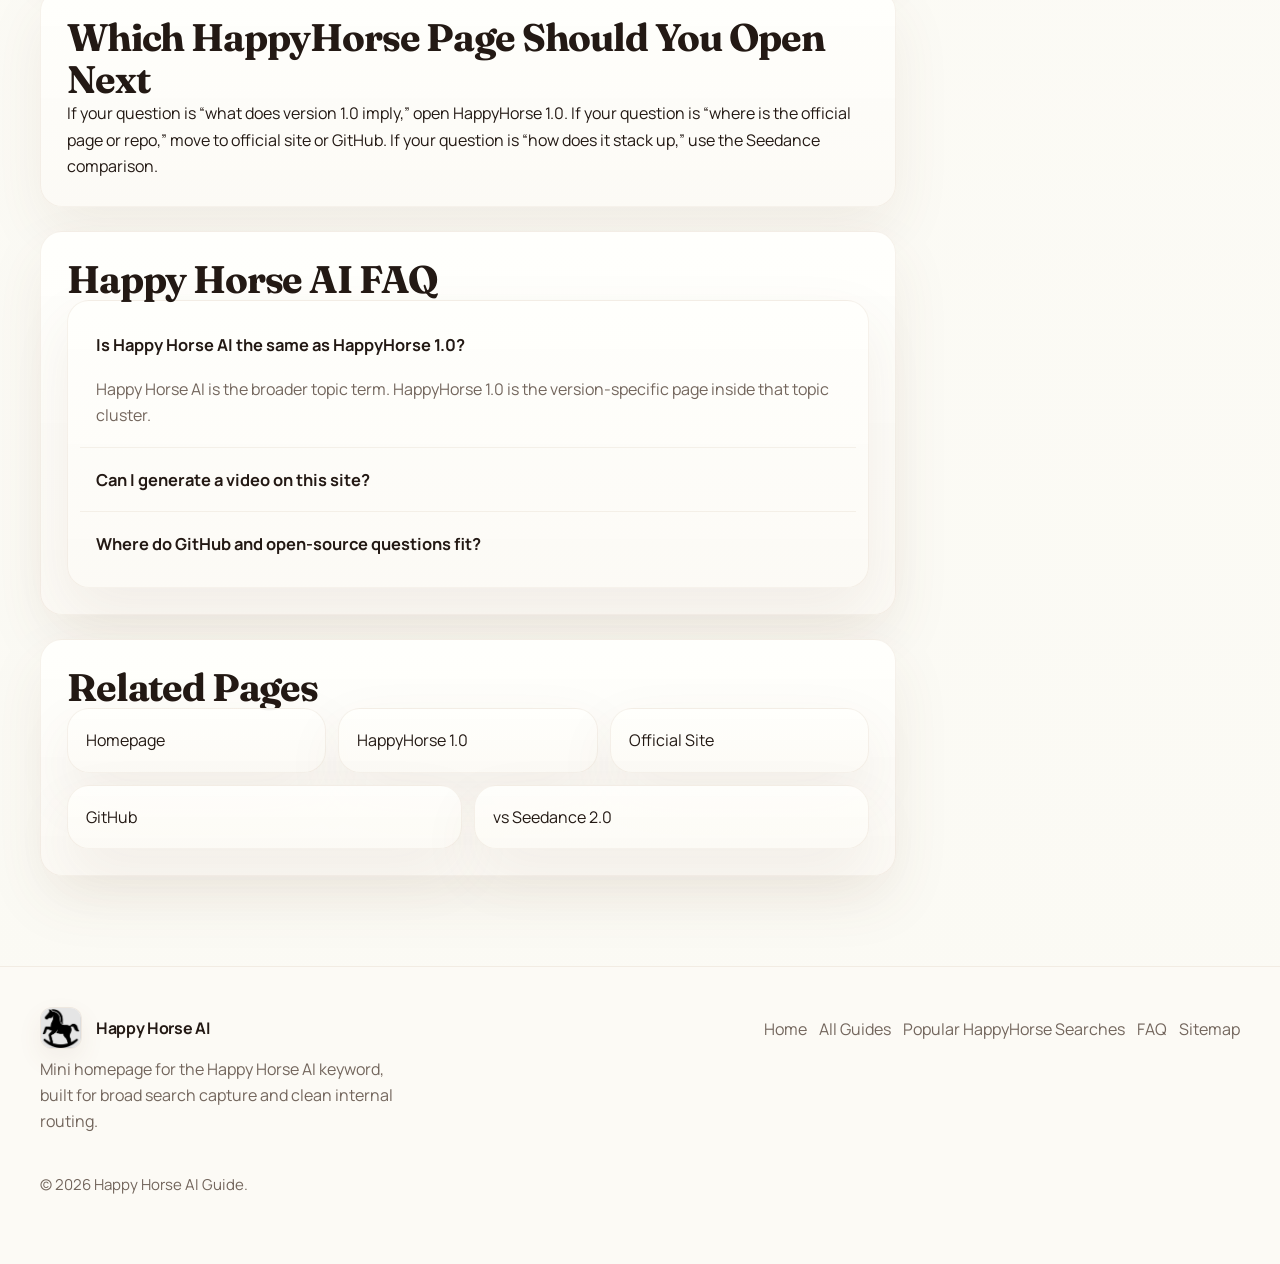
==== commit 381c8e0d: "V1.7" ====
--- a/happy-horse-ai/index.html
+++ b/happy-horse-ai/index.html
@@ -100,6 +100,7 @@
           <a href="../happyhorse-github/">GitHub</a>
           <a href="../happyhorse-official-site/">Official Site</a>
           <a href="../happyhorse-vs-seedance/">Comparison</a>
+          <a href="../happyhorse-vs-kling/">vs Kling</a>
         </nav>
       </div>
     </header>
--- a/style.css
+++ b/style.css
@@ -147,14 +147,16 @@
 .main-nav {
   display: flex;
   align-items: center;
-  gap: 10px;
+  gap: 6px;
 }
 
 .main-nav a {
-  padding: 10px 14px;
+  padding: 8px 10px;
   border-radius: 999px;
   color: var(--muted);
-  font-size: 0.95rem;
+  font-size: 0.88rem;
+  line-height: 1.2;
+  white-space: nowrap;
 }
 
 .main-nav a:hover,
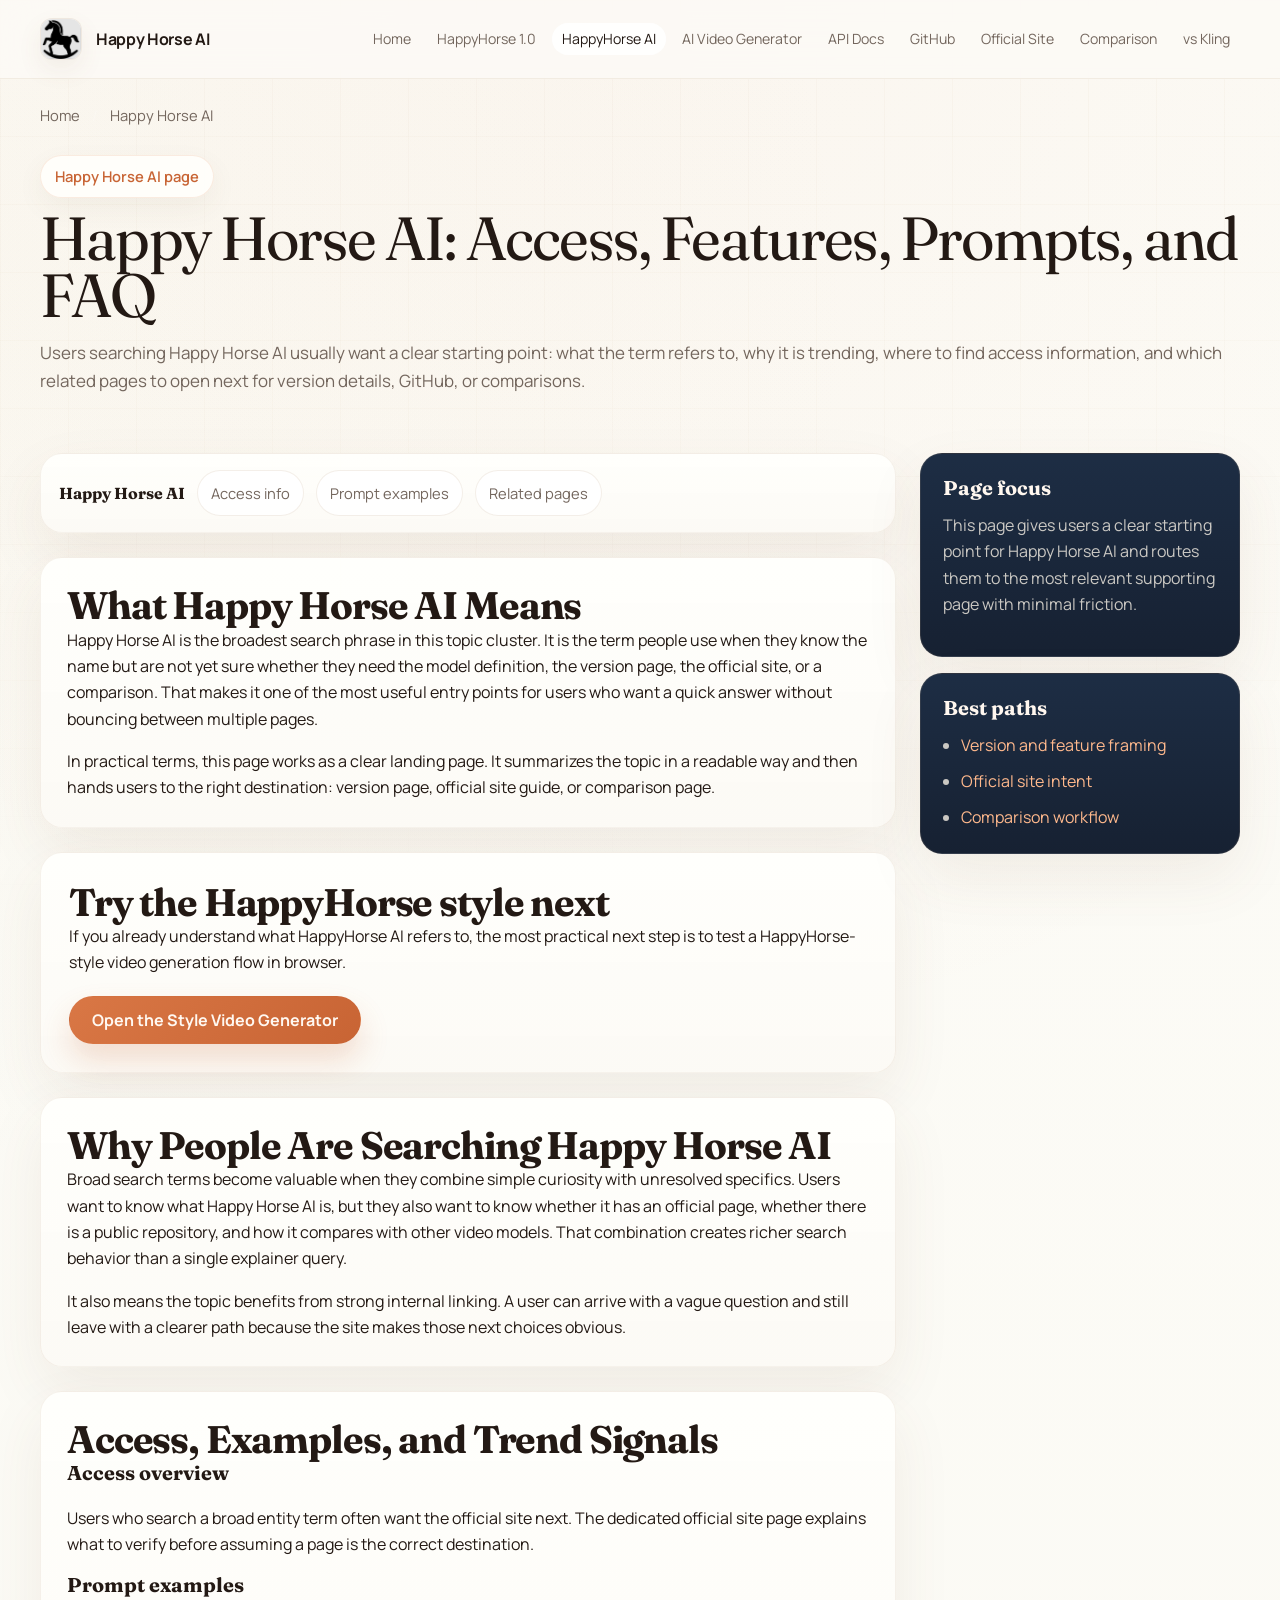
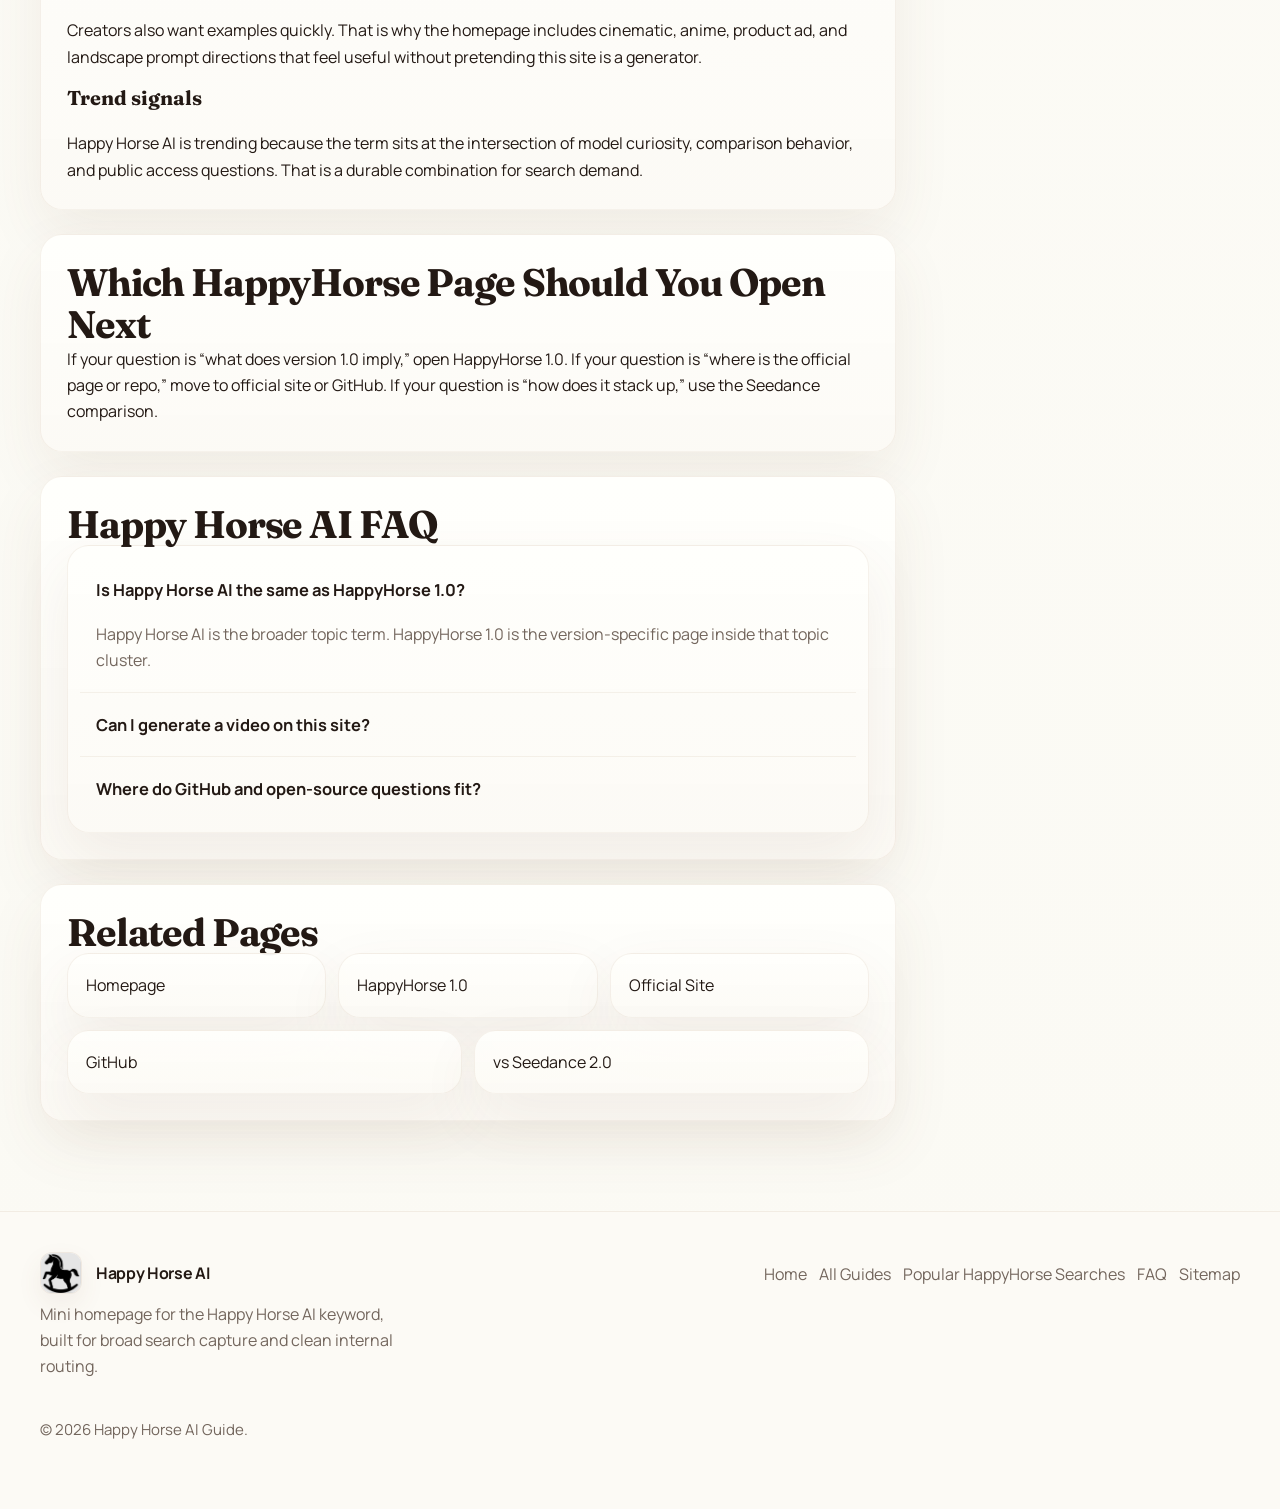
==== commit 3e159fc5: "V2.0" ====
--- a/happy-horse-ai/index.html
+++ b/happy-horse-ai/index.html
@@ -146,6 +146,16 @@
               </p>
             </article>
 
+            <article class="cta-panel">
+              <div>
+                <h2>Try the HappyHorse style next</h2>
+                <p>If you already understand what HappyHorse AI refers to, the most practical next step is to test a HappyHorse-style video generation flow in browser.</p>
+              </div>
+              <div class="hero-actions" style="margin-top: 0;">
+                <a class="button button-primary" href="https://www.aicovea.com/happyhorse-style-video-generator" target="_blank" rel="noopener noreferrer">Open the Style Video Generator</a>
+              </div>
+            </article>
+
             <article class="section-shell">
               <h2>Why People Are Searching Happy Horse AI</h2>
               <p>
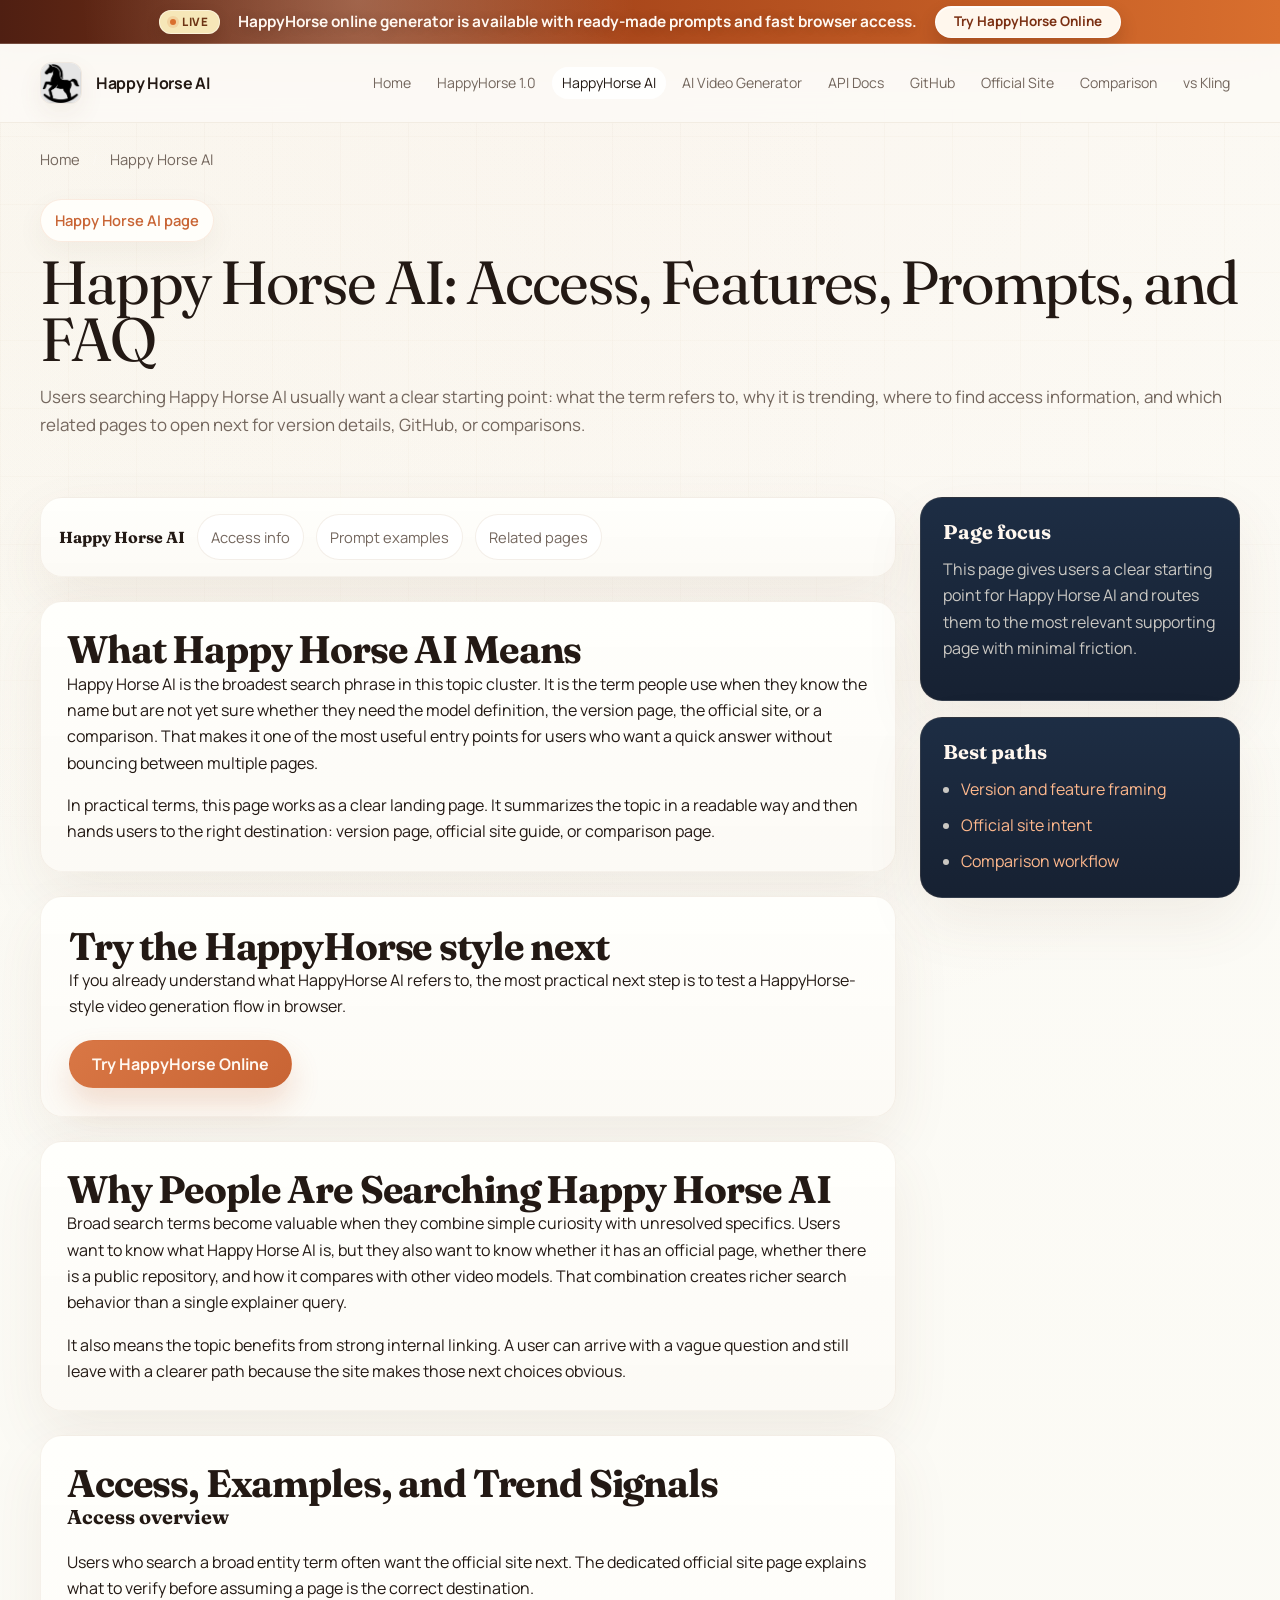
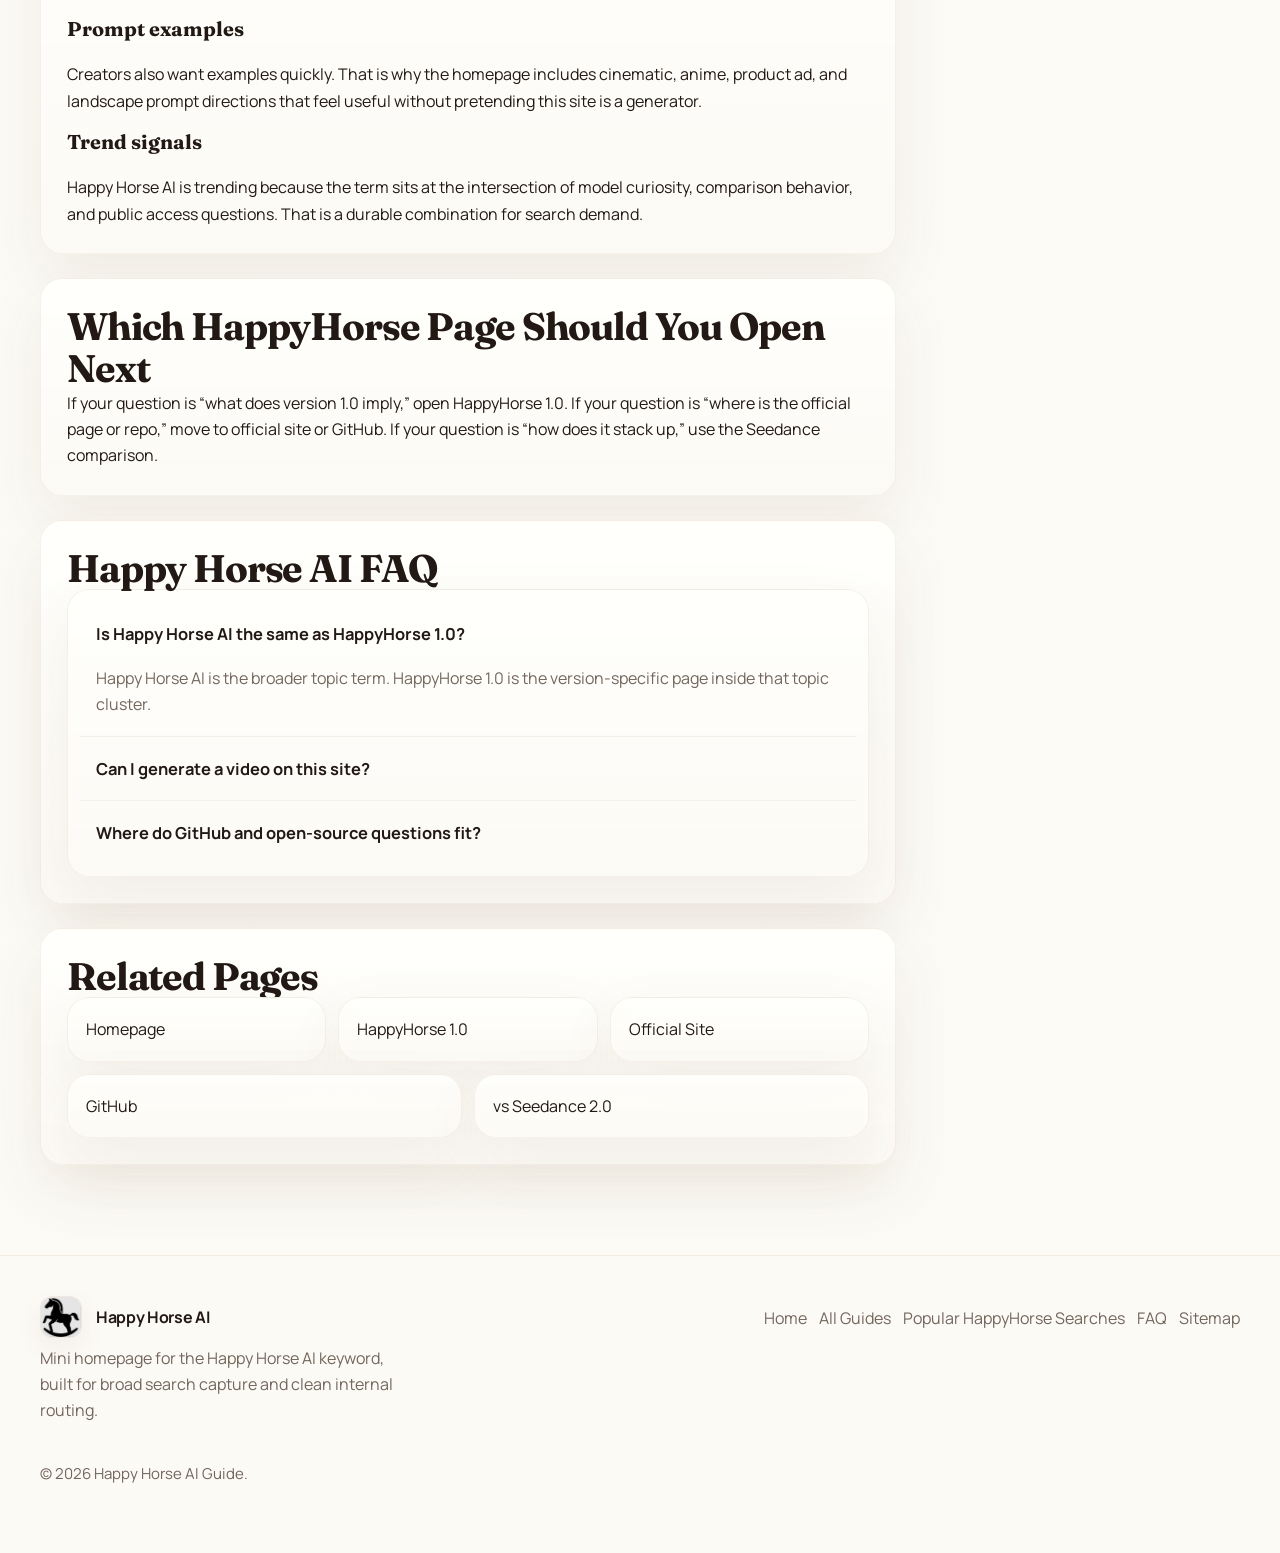
==== commit 195ea28d: "Refine HappyHorse static CTAs and announcement bar" ====
--- a/happy-horse-ai/index.html
+++ b/happy-horse-ai/index.html
@@ -84,6 +84,14 @@
   </head>
   <body>
     <a class="skip-link" href="#content">Skip to content</a>
+    <div class="announcement-bar" aria-label="HappyHorse online generator">
+      <a href="https://www.aicovea.com/happyhorse-style-video-generator?utm_source=ai-happyhorse-github&utm_medium=announcement&utm_campaign=happyhorse_api_live" target="_blank" rel="noopener noreferrer" aria-label="Open the HappyHorse online generator">
+        <span class="announcement-badge">LIVE</span>
+        <span class="announcement-copy">HappyHorse online generator is available with ready-made prompts and fast browser access.</span>
+        <span class="announcement-copy-short">HappyHorse online generator is live</span>
+        <span class="announcement-cta"><span class="announcement-cta-long">Try HappyHorse Online</span><span class="announcement-cta-short">Try Online</span></span>
+      </a>
+    </div>
     <header class="site-header">
       <div class="container">
         <a class="brand" href="../">
@@ -152,7 +160,7 @@
                 <p>If you already understand what HappyHorse AI refers to, the most practical next step is to test a HappyHorse-style video generation flow in browser.</p>
               </div>
               <div class="hero-actions" style="margin-top: 0;">
-                <a class="button button-primary" href="https://www.aicovea.com/happyhorse-style-video-generator" target="_blank" rel="noopener noreferrer">Open the Style Video Generator</a>
+                <a class="button button-primary" href="https://www.aicovea.com/happyhorse-style-video-generator" target="_blank" rel="noopener noreferrer">Try HappyHorse Online</a>
               </div>
             </article>
 
--- a/style.css
+++ b/style.css
@@ -20,6 +20,7 @@
   --font-display: "Fraunces", "Georgia", serif;
   --font-hero: "Fraunces", "Georgia", serif;
   --font-body: "Manrope", "Segoe UI", sans-serif;
+  --announcement-bar-height: 44px;
 }
 
 * {
@@ -81,6 +82,108 @@
 .container {
   width: min(var(--container), calc(100% - 40px));
   margin: 0 auto;
+}
+
+.announcement-bar {
+  position: relative;
+  min-height: var(--announcement-bar-height);
+  color: #fff8f1;
+  background:
+    radial-gradient(circle at 28% 0%, rgba(255, 248, 241, 0.24), transparent 30%),
+    linear-gradient(90deg, #4f1f12 0%, #a9471b 48%, #d96f2e 100%);
+  box-shadow:
+    0 6px 20px rgba(120, 48, 18, 0.18),
+    inset 0 -1px 0 rgba(255, 248, 241, 0.2);
+}
+
+.announcement-bar a {
+  width: min(var(--container), calc(100% - 40px));
+  margin: 0 auto;
+  min-height: var(--announcement-bar-height);
+  display: flex;
+  align-items: center;
+  justify-content: center;
+  gap: 18px;
+  padding: 6px 18px;
+}
+
+.announcement-badge {
+  display: inline-flex;
+  align-items: center;
+  justify-content: center;
+  border-radius: 999px;
+  font-size: 0.72rem;
+  line-height: 1;
+  font-weight: 800;
+  letter-spacing: 0.08em;
+  text-transform: uppercase;
+  white-space: nowrap;
+}
+
+.announcement-badge {
+  min-height: 24px;
+  padding: 0 11px;
+  color: #6d3414;
+  background: #f6e7b8;
+  box-shadow:
+    inset 0 0 0 1px rgba(255, 255, 255, 0.46),
+    0 6px 14px rgba(61, 25, 10, 0.18);
+}
+
+.announcement-badge::before {
+  content: "";
+  width: 6px;
+  height: 6px;
+  margin-right: 6px;
+  border-radius: 999px;
+  background: #d96f2e;
+  box-shadow: 0 0 0 3px rgba(217, 111, 46, 0.16);
+}
+
+.announcement-copy {
+  color: #fff8f1;
+  font-size: 0.96rem;
+  font-weight: 700;
+  line-height: 1.25;
+  text-align: center;
+  text-shadow: 0 1px 12px rgba(61, 25, 10, 0.24);
+}
+
+.announcement-copy-short {
+  display: none;
+}
+
+.announcement-cta-short {
+  display: none;
+}
+
+.announcement-cta {
+  display: inline-flex;
+  align-items: center;
+  justify-content: center;
+  min-height: 32px;
+  padding: 0 18px;
+  border-radius: 999px;
+  border: 1px solid rgba(255, 255, 255, 0.7);
+  color: #7a2f12;
+  background: #fff7ed;
+  font-size: 0.84rem;
+  font-weight: 700;
+  line-height: 1;
+  box-shadow:
+    0 9px 18px rgba(61, 25, 10, 0.2),
+    inset 0 1px 0 rgba(255, 255, 255, 0.86);
+  transition: transform 0.18s ease, background 0.18s ease, box-shadow 0.18s ease, border-color 0.18s ease;
+}
+
+.announcement-bar a:hover .announcement-cta,
+.announcement-bar a:focus-visible .announcement-cta {
+  background: #ffffff;
+  border-color: rgba(255, 255, 255, 0.95);
+  transform: translateY(-1px);
+  box-shadow:
+    0 12px 22px rgba(61, 25, 10, 0.26),
+    inset 0 1px 0 rgba(255, 255, 255, 0.95);
 }
 
 .site-header {
@@ -196,6 +299,24 @@
   color: var(--text);
   background: rgba(255, 255, 255, 0.9);
   border-color: var(--line);
+}
+
+.button-featured {
+  color: #fff8f1;
+  background: linear-gradient(135deg, #111111 0%, #b6582d 100%);
+  border-color: rgba(182, 88, 45, 0.46);
+  box-shadow: 0 18px 34px rgba(17, 17, 17, 0.18), 0 8px 18px rgba(201, 100, 52, 0.22);
+}
+
+.button-featured::after {
+  content: "↗";
+  font-size: 0.95rem;
+}
+
+.button-featured:hover,
+.button-featured:focus-visible {
+  background: linear-gradient(135deg, #050505 0%, #c96434 100%);
+  border-color: rgba(201, 100, 52, 0.62);
 }
 
 .eyebrow {
@@ -704,6 +825,7 @@
   display: flex;
   flex-direction: column;
   gap: 24px;
+  min-width: 0;
 }
 
 .content-sidebar {
@@ -757,6 +879,78 @@
 
 .signal-strip strong {
   font-family: var(--font-display);
+}
+
+.quick-generator-card {
+  display: flex;
+  align-items: center;
+  gap: 16px;
+  padding: 18px;
+  border: 1px solid #F3C8A7;
+  border-radius: 18px;
+  background: #FFF3E8;
+  box-shadow: 0 8px 24px rgba(186, 92, 30, 0.10);
+}
+
+.quick-generator-badge {
+  flex: 0 0 auto;
+  padding: 7px 10px;
+  border-radius: 999px;
+  color: #FFFDF8;
+  background: linear-gradient(135deg, #D96F2E 0%, #B84B1D 100%);
+  font-size: 0.78rem;
+  font-weight: 800;
+  letter-spacing: 0.04em;
+}
+
+.quick-generator-copy {
+  flex: 1 1 auto;
+  min-width: 0;
+}
+
+.quick-generator-title,
+.working-demo-title,
+.official-generator-title {
+  margin: 0 0 6px;
+  color: #3A2018;
+  font-family: var(--font-display);
+  font-size: 1.18rem;
+  font-weight: 700;
+  line-height: 1.18;
+}
+
+.quick-generator-description,
+.working-demo-description,
+.official-generator-description {
+  margin: 0;
+  color: #7A5A4A;
+  line-height: 1.55;
+}
+
+.quick-generator-button {
+  flex: 0 0 auto;
+  display: inline-flex;
+  align-items: center;
+  justify-content: center;
+  min-height: 46px;
+  padding: 0 18px;
+  border-radius: 999px;
+  color: #FFFDF8;
+  background: linear-gradient(135deg, #D96F2E 0%, #B84B1D 100%);
+  box-shadow: 0 12px 22px rgba(186, 75, 29, 0.18);
+  font-weight: 800;
+}
+
+.working-demo-cta {
+  display: flex;
+  align-items: center;
+  justify-content: space-between;
+  gap: 18px;
+  padding: 24px;
+  border: 1px solid var(--line);
+  border-radius: var(--radius);
+  background: linear-gradient(180deg, rgba(255, 255, 252, 0.98), rgba(252, 250, 245, 0.98));
+  box-shadow: var(--shadow);
 }
 
 .link-cluster a {
@@ -1041,6 +1235,20 @@
   color: #97421d;
   border-color: rgba(151, 66, 29, 0.38);
   background: rgba(255, 250, 245, 0.96);
+}
+
+.official-generator-cta {
+  display: flex;
+  align-items: center;
+  justify-content: space-between;
+  gap: 18px;
+  padding-top: 28px;
+  padding-bottom: 28px;
+}
+
+.official-generator-cta .button {
+  min-width: min(100%, 360px);
+  justify-content: center;
 }
 
 .hero-panel-footer {
@@ -1353,9 +1561,18 @@
 
   .section-heading,
   .cta-panel,
+  .quick-generator-card,
+  .working-demo-cta,
+  .official-generator-cta,
   .footer-top {
     flex-direction: column;
     align-items: start;
+  }
+
+  .quick-generator-button,
+  .working-demo-cta .button,
+  .official-generator-cta .button {
+    width: 100%;
   }
 
   .tool-grid-five {
@@ -1413,8 +1630,51 @@
 }
 
 @media (max-width: 640px) {
+  :root {
+    --announcement-bar-height: 44px;
+  }
+
   .container {
     width: min(var(--container), calc(100% - 28px));
+  }
+
+  .announcement-bar a {
+    width: min(var(--container), calc(100% - 28px));
+    flex-wrap: wrap;
+    gap: 5px 9px;
+    padding: 5px 10px;
+  }
+
+  .announcement-copy {
+    display: none;
+  }
+
+  .announcement-copy-short {
+    display: inline;
+    font-size: 0.82rem;
+    font-weight: 700;
+    line-height: 1.1;
+    text-align: center;
+  }
+
+  .announcement-cta-long {
+    display: none;
+  }
+
+  .announcement-cta-short {
+    display: inline;
+  }
+
+  .announcement-badge {
+    min-height: 20px;
+    padding: 0 8px;
+    font-size: 0.66rem;
+  }
+
+  .announcement-cta {
+    min-height: 25px;
+    padding: 0 12px;
+    font-size: 0.74rem;
   }
 
   .page-hero,
